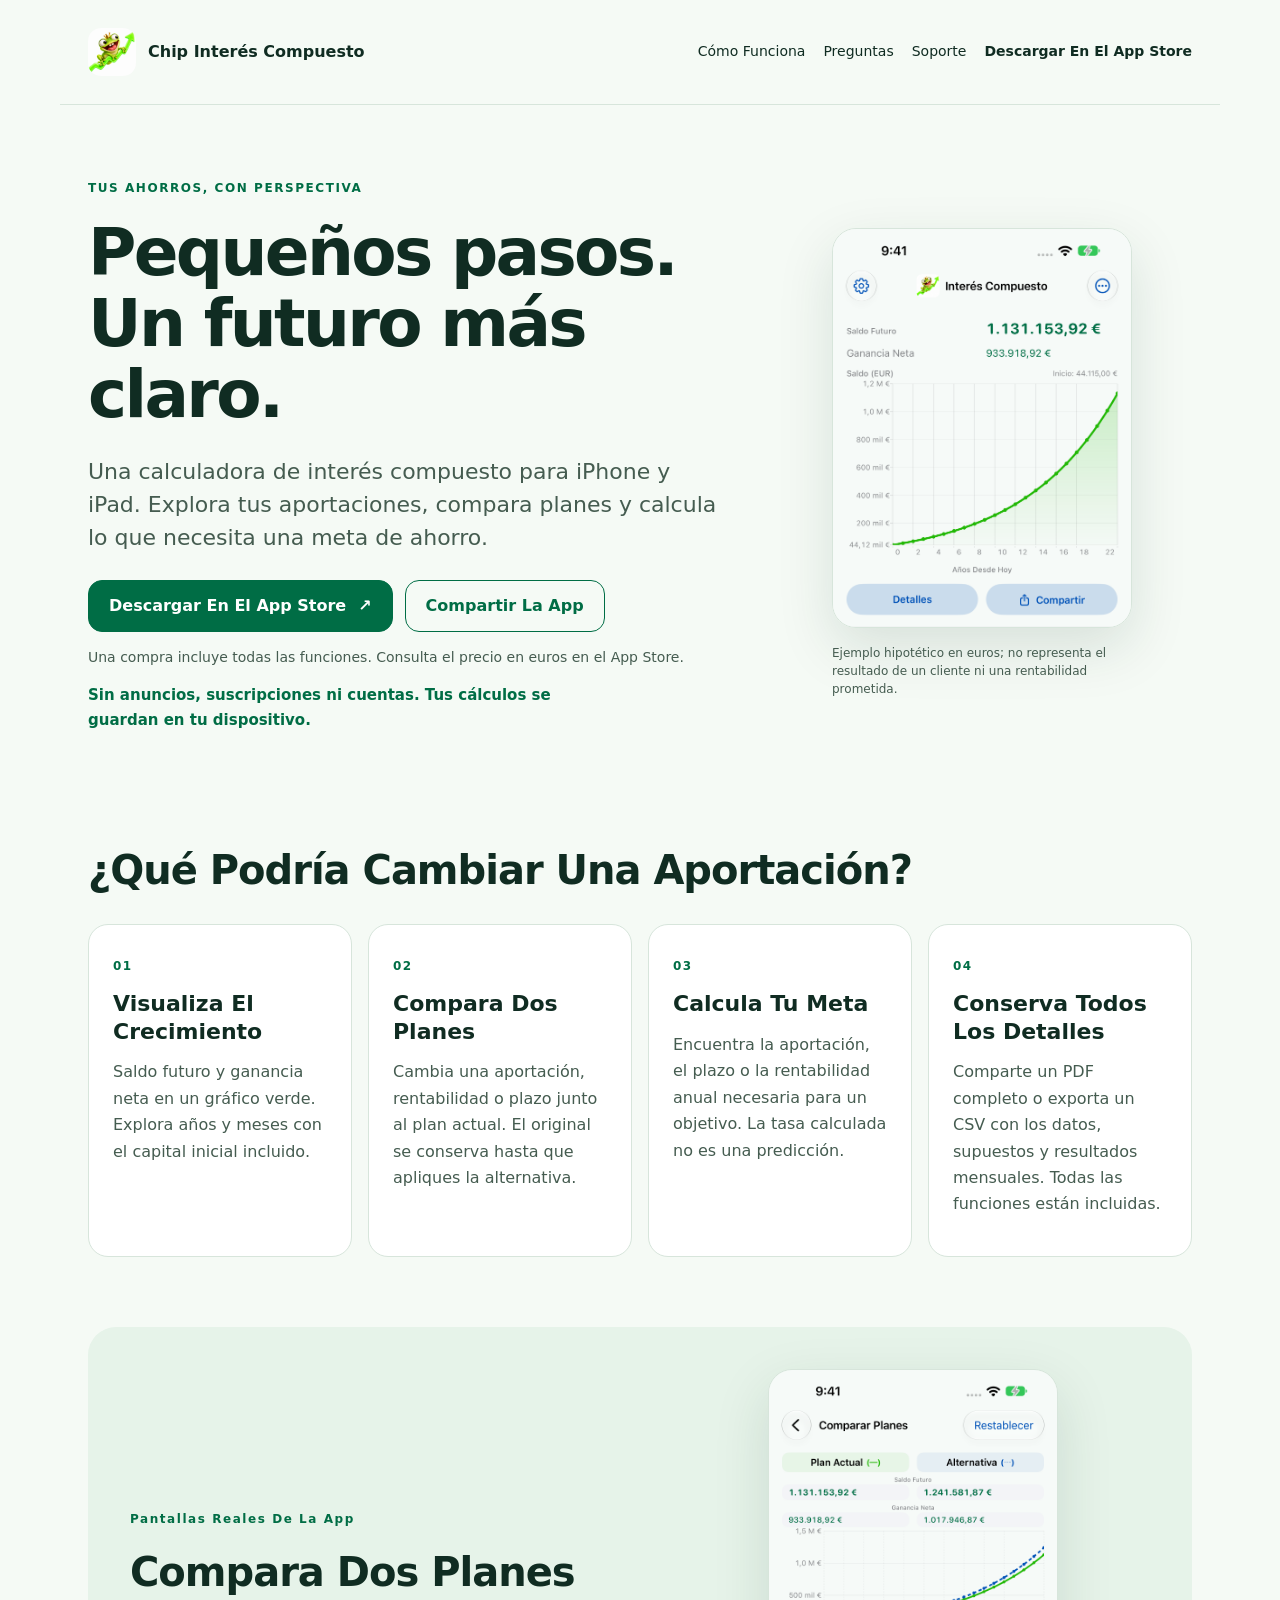
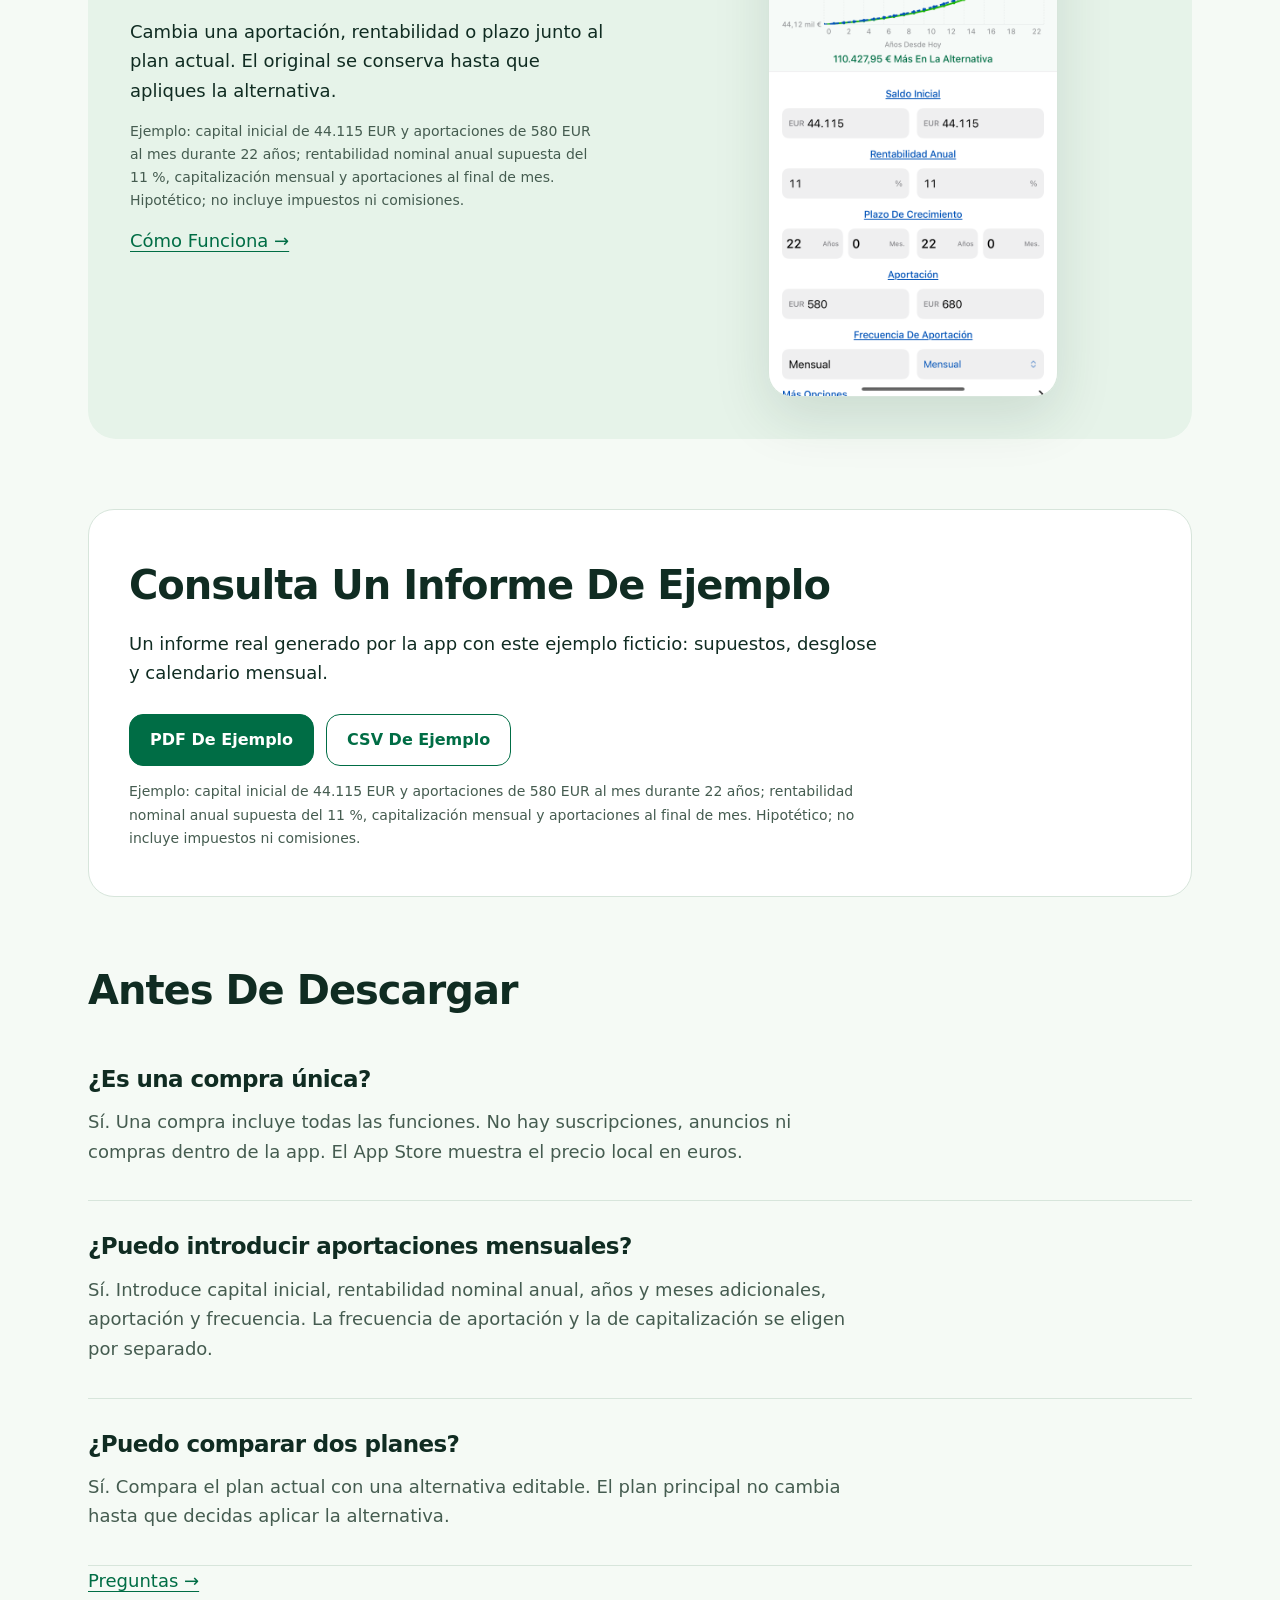
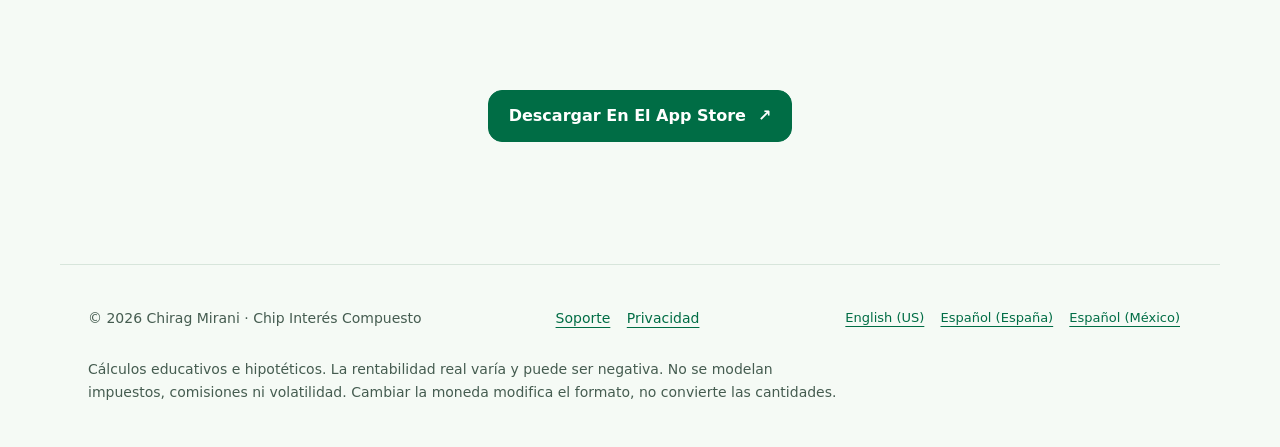
==== es-ES/index.html @ 5c24b19e "Improve localized product marketing and search discovery" ====
<!doctype html><html lang="es-ES"><head><meta charset="utf-8"><meta name="viewport" content="width=device-width,initial-scale=1"><title>Calculadora de interés compuesto para iPhone y iPad | Chip</title><meta name="description" content="Visualiza tus ahorros, compara dos planes y calcula la aportación o el plazo para una meta. Informes PDF y CSV, sin anuncios ni suscripciones."><link rel="canonical" href="https://chiragmirani.github.io/chip-compound-calculator/es-ES/"><link rel="alternate" hreflang="en-US" href="https://chiragmirani.github.io/chip-compound-calculator/"><link rel="alternate" hreflang="es-ES" href="https://chiragmirani.github.io/chip-compound-calculator/es-ES/"><link rel="alternate" hreflang="es-MX" href="https://chiragmirani.github.io/chip-compound-calculator/es-MX/"><link rel="alternate" hreflang="x-default" href="https://chiragmirani.github.io/chip-compound-calculator/"><meta name="apple-itunes-app" content="app-id=6822411872"><meta name="theme-color" content="#103b2a"><meta property="og:type" content="website"><meta property="og:title" content="Calculadora de interés compuesto para iPhone y iPad | Chip"><meta property="og:description" content="Visualiza tus ahorros, compara dos planes y calcula la aportación o el plazo para una meta. Informes PDF y CSV, sin anuncios ni suscripciones."><meta property="og:url" content="https://chiragmirani.github.io/chip-compound-calculator/es-ES/"><meta property="og:image" content="https://chiragmirani.github.io/chip-compound-calculator/icon.png"><meta property="og:image:alt" content="Chip mascot"><meta name="twitter:card" content="summary"><link rel="icon" href="https://chiragmirani.github.io/chip-compound-calculator/icon.png"><link rel="stylesheet" href="https://chiragmirani.github.io/chip-compound-calculator/styles.css"><script type="application/ld+json">{"@context": "https://schema.org", "@type": "SoftwareApplication", "@id": "https://chiragmirani.github.io/chip-compound-calculator/#app", "name": "Chip Interés Compuesto", "applicationCategory": "FinanceApplication", "operatingSystem": "iOS, iPadOS", "url": "https://chiragmirani.github.io/chip-compound-calculator/es-ES/", "downloadUrl": "https://apps.apple.com/app/id6822411872", "installUrl": "https://apps.apple.com/app/id6822411872", "softwareVersion": "1.0", "description": "Visualiza tus ahorros, compara dos planes y calcula la aportación o el plazo para una meta. Informes PDF y CSV, sin anuncios ni suscripciones.", "image": "https://chiragmirani.github.io/chip-compound-calculator/icon.png", "author": {"@type": "Person", "name": "Chirag Mirani"}, "inLanguage": "es-ES", "offers": {"@type": "Offer", "url": "https://apps.apple.com/app/id6822411872", "price": "2.99", "priceCurrency": "EUR", "eligibleRegion": "ES"}}</script></head><body><a class="skip" href="#main">Ir al contenido</a><header><a class="brand" href="https://chiragmirani.github.io/chip-compound-calculator/es-ES/"><img src="https://chiragmirani.github.io/chip-compound-calculator/icon.png" width="48" height="48" alt=""><span>Chip Interés Compuesto</span></a><nav aria-label="Navegación principal"><a href="https://chiragmirani.github.io/chip-compound-calculator/es-ES/how-it-works.html">Cómo Funciona</a><a href="https://chiragmirani.github.io/chip-compound-calculator/es-ES/faq.html">Preguntas</a><a href="https://chiragmirani.github.io/chip-compound-calculator/es-ES/support.html">Soporte</a><a class="nav-download" href="https://apps.apple.com/app/id6822411872">Descargar En El App Store</a></nav></header><main id="main"><section class="hero"><div><p class="eyebrow">TUS AHORROS, CON PERSPECTIVA</p><h1>Pequeños pasos.<br>Un futuro más claro.</h1><p class="lead">Una calculadora de interés compuesto para iPhone y iPad. Explora tus aportaciones, compara planes y calcula lo que necesita una meta de ahorro.</p><div class="actions"><a class="button" href="https://apps.apple.com/app/id6822411872">Descargar En El App Store <span aria-hidden="true">↗</span></a><button class="secondary share-app" data-label="Compartir La App" data-done="Enlace Copiado">Compartir La App</button></div><p class="fine">Una compra incluye todas las funciones. Consulta el precio en euros en el App Store.</p><p class="trust">Sin anuncios, suscripciones ni cuentas. Tus cálculos se guardan en tu dispositivo.</p></div><figure class="hero-proof"><img src="https://chiragmirani.github.io/chip-compound-calculator/assets/es-ES-growth.png" width="1320" height="2868" alt="Saldo futuro y ganancia neta" fetchpriority="high"><figcaption>Ejemplo hipotético en euros; no representa el resultado de un cliente ni una rentabilidad prometida.</figcaption></figure></section><section><h2>¿Qué Podría Cambiar Una Aportación?</h2><div class="grid"><article class="card"><span class="number">01</span><h3>Visualiza El Crecimiento</h3><p>Saldo futuro y ganancia neta en un gráfico verde. Explora años y meses con el capital inicial incluido.</p></article><article class="card"><span class="number">02</span><h3>Compara Dos Planes</h3><p>Cambia una aportación, rentabilidad o plazo junto al plan actual. El original se conserva hasta que apliques la alternativa.</p></article><article class="card"><span class="number">03</span><h3>Calcula Tu Meta</h3><p>Encuentra la aportación, el plazo o la rentabilidad anual necesaria para un objetivo. La tasa calculada no es una predicción.</p></article><article class="card"><span class="number">04</span><h3>Conserva Todos Los Detalles</h3><p>Comparte un PDF completo o exporta un CSV con los datos, supuestos y resultados mensuales. Todas las funciones están incluidas.</p></article></div></section><section class="proof-row"><div><p class="eyebrow">Pantallas Reales De La App</p><h2>Compara Dos Planes</h2><p>Cambia una aportación, rentabilidad o plazo junto al plan actual. El original se conserva hasta que apliques la alternativa.</p><p class="fine">Ejemplo: capital inicial de 44.115 EUR y aportaciones de 580 EUR al mes durante 22 años; rentabilidad nominal anual supuesta del 11 %, capitalización mensual y aportaciones al final de mes. Hipotético; no incluye impuestos ni comisiones.</p><a href="how-it-works.html">Cómo Funciona →</a></div><figure><img src="https://chiragmirani.github.io/chip-compound-calculator/assets/es-ES-compare.png" width="1320" height="2868" loading="lazy" alt="Plan actual junto a una alternativa editable"></figure></section><section class="sample"><h2>Consulta Un Informe De Ejemplo</h2><p>Un informe real generado por la app con este ejemplo ficticio: supuestos, desglose y calendario mensual.</p><div class="actions"><a class="button" href="https://chiragmirani.github.io/chip-compound-calculator/assets/es-ES-sample.pdf">PDF De Ejemplo</a><a class="secondary" href="https://chiragmirani.github.io/chip-compound-calculator/assets/es-ES-sample.csv" download>CSV De Ejemplo</a></div><p class="fine">Ejemplo: capital inicial de 44.115 EUR y aportaciones de 580 EUR al mes durante 22 años; rentabilidad nominal anual supuesta del 11 %, capitalización mensual y aportaciones al final de mes. Hipotético; no incluye impuestos ni comisiones.</p></section><section><h2>Antes De Descargar</h2><section class="answer"><h2>¿Es una compra única?</h2><p>Sí. Una compra incluye todas las funciones. No hay suscripciones, anuncios ni compras dentro de la app. El App Store muestra el precio local en euros.</p></section><section class="answer"><h2>¿Puedo introducir aportaciones mensuales?</h2><p>Sí. Introduce capital inicial, rentabilidad nominal anual, años y meses adicionales, aportación y frecuencia. La frecuencia de aportación y la de capitalización se eligen por separado.</p></section><section class="answer"><h2>¿Puedo comparar dos planes?</h2><p>Sí. Compara el plan actual con una alternativa editable. El plan principal no cambia hasta que decidas aplicar la alternativa.</p></section><a href="faq.html">Preguntas →</a></section><section class="closing"><a class="button" href="https://apps.apple.com/app/id6822411872">Descargar En El App Store <span aria-hidden="true">↗</span></a></section></main><footer><div class="footer-grid"><p>© 2026 Chirag Mirani · Chip Interés Compuesto</p><p><a href="https://chiragmirani.github.io/chip-compound-calculator/es-ES/support.html">Soporte</a> <a href="https://chiragmirani.github.io/chip-compound-calculator/es-ES/privacy.html">Privacidad</a> </p><p class="languages"><a lang="en-US" href="https://chiragmirani.github.io/chip-compound-calculator/">English (US)</a> <a lang="es-ES" href="https://chiragmirani.github.io/chip-compound-calculator/es-ES/">Español (España)</a> <a lang="es-MX" href="https://chiragmirani.github.io/chip-compound-calculator/es-MX/">Español (México)</a> </p></div><p class="fine">Cálculos educativos e hipotéticos. La rentabilidad real varía y puede ser negativa. No se modelan impuestos, comisiones ni volatilidad. Cambiar la moneda modifica el formato, no convierte las cantidades.</p></footer><script src="https://chiragmirani.github.io/chip-compound-calculator/share.js" defer></script></body></html>
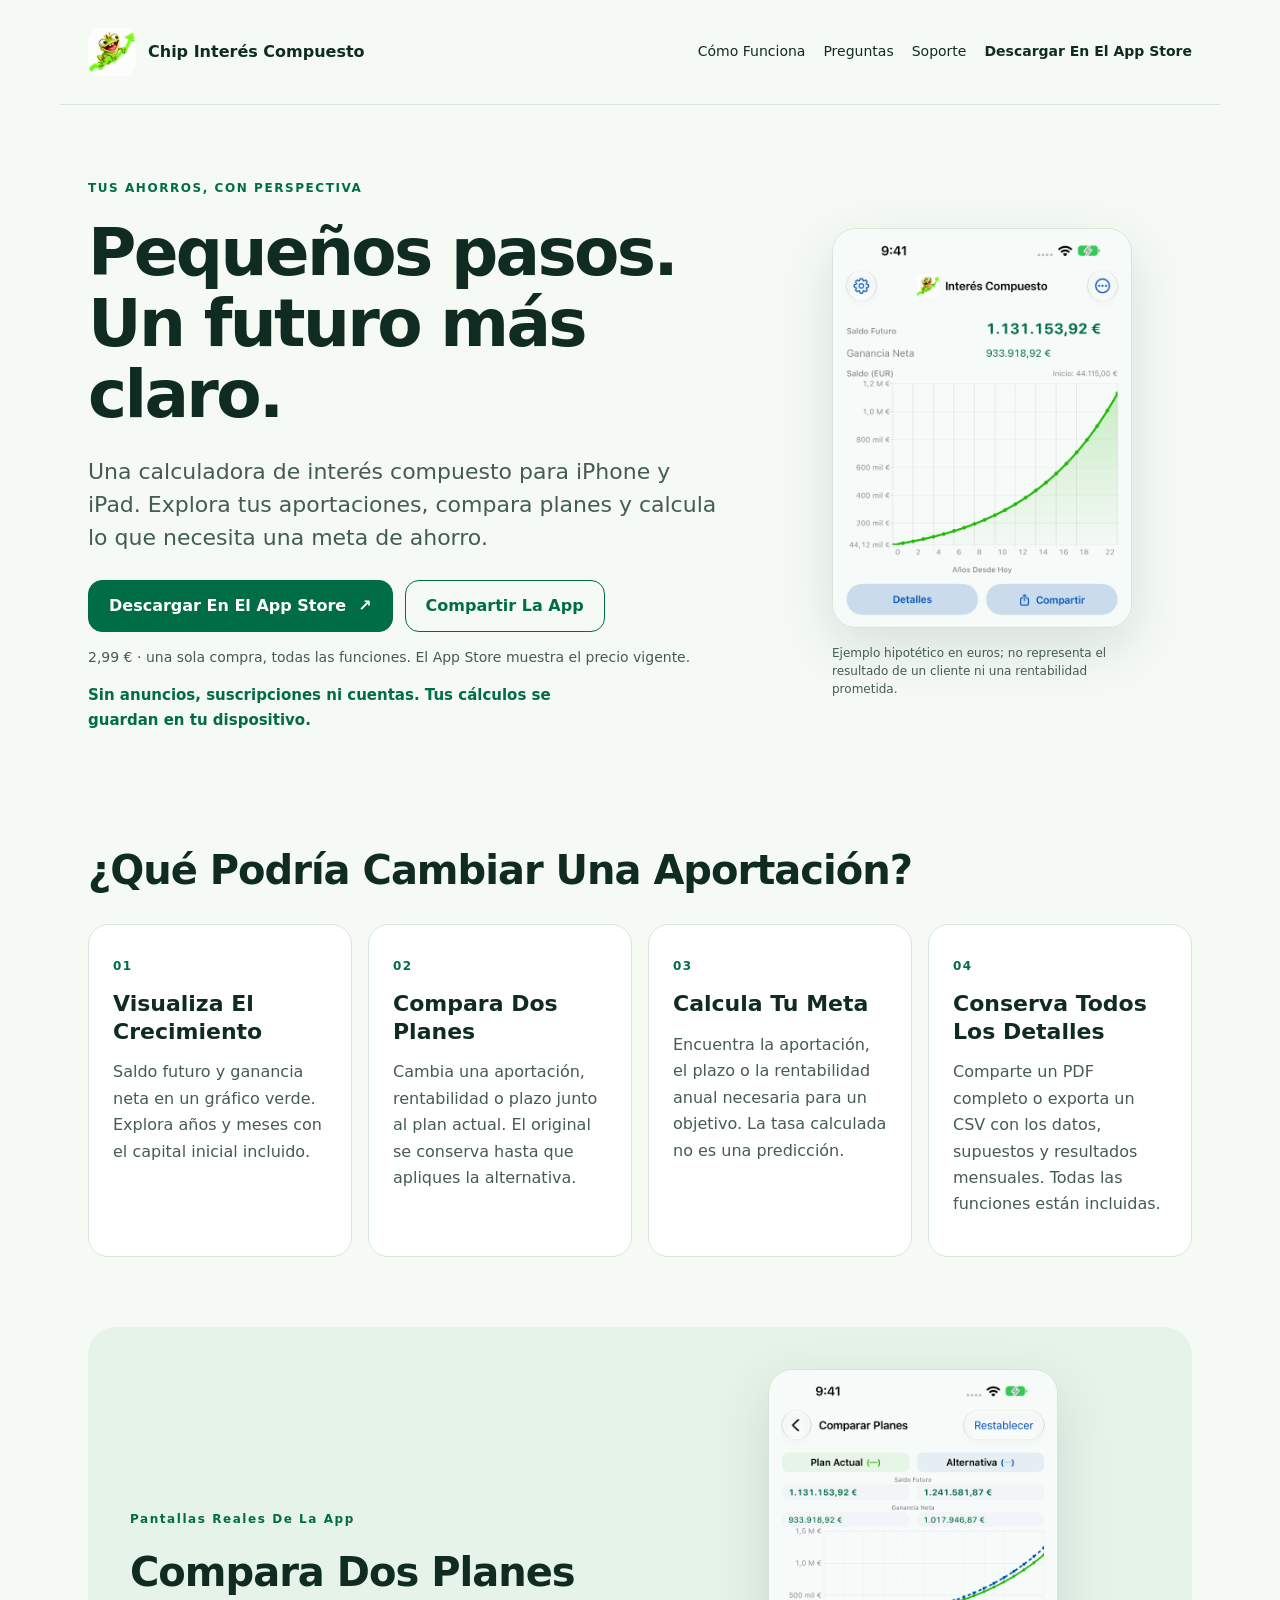
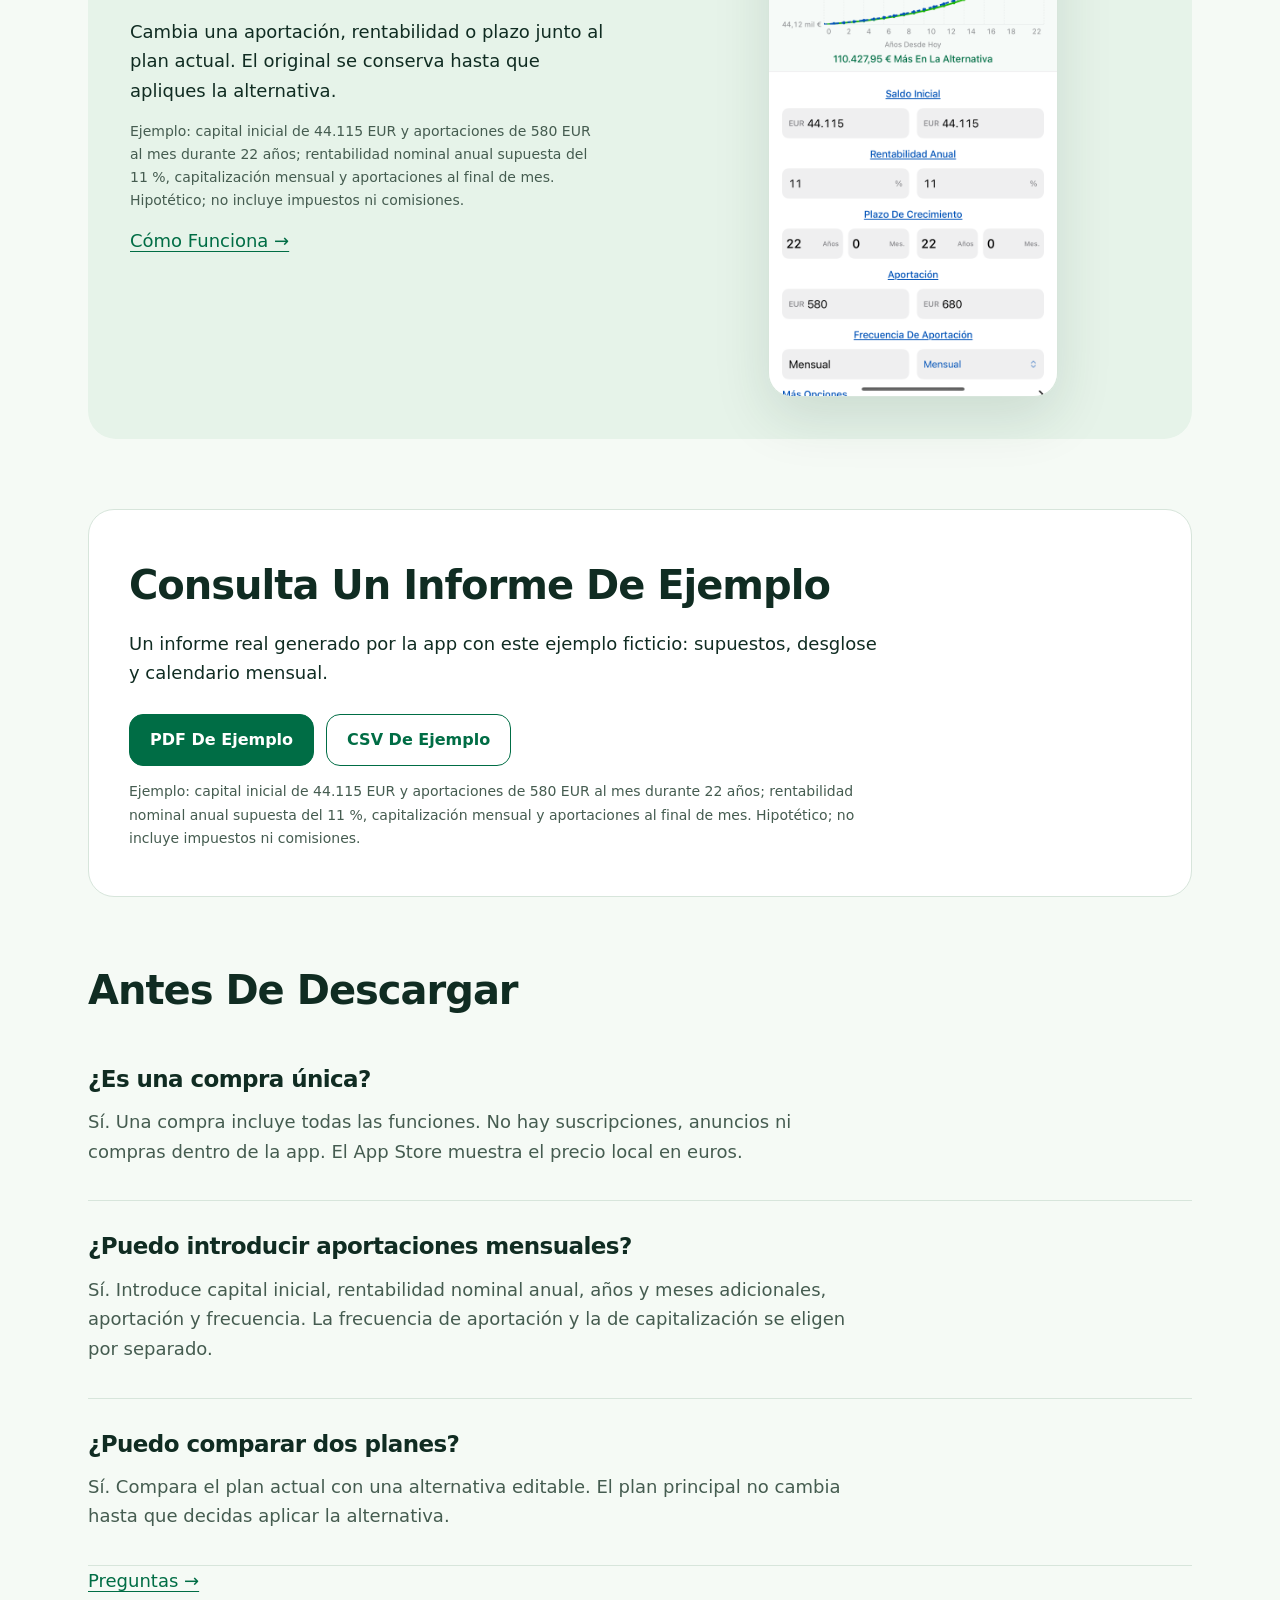
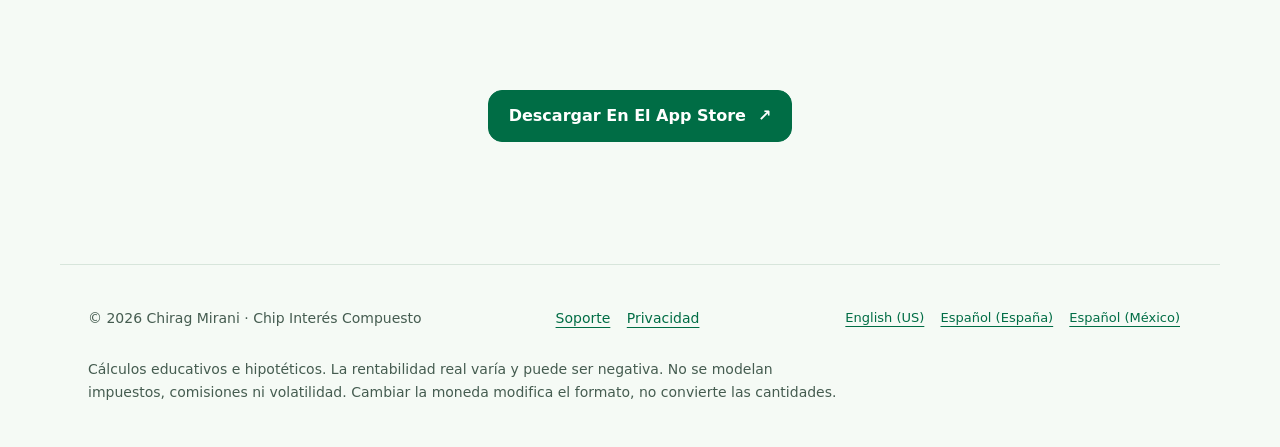
==== commit cd241474: "Show verified local prices and refresh stylesheet cache" ====
--- a/es-ES/index.html
+++ b/es-ES/index.html
@@ -1 +1 @@
-<!doctype html><html lang="es-ES"><head><meta charset="utf-8"><meta name="viewport" content="width=device-width,initial-scale=1"><title>Calculadora de interés compuesto para iPhone y iPad | Chip</title><meta name="description" content="Visualiza tus ahorros, compara dos planes y calcula la aportación o el plazo para una meta. Informes PDF y CSV, sin anuncios ni suscripciones."><link rel="canonical" href="https://chiragmirani.github.io/chip-compound-calculator/es-ES/"><link rel="alternate" hreflang="en-US" href="https://chiragmirani.github.io/chip-compound-calculator/"><link rel="alternate" hreflang="es-ES" href="https://chiragmirani.github.io/chip-compound-calculator/es-ES/"><link rel="alternate" hreflang="es-MX" href="https://chiragmirani.github.io/chip-compound-calculator/es-MX/"><link rel="alternate" hreflang="x-default" href="https://chiragmirani.github.io/chip-compound-calculator/"><meta name="apple-itunes-app" content="app-id=6822411872"><meta name="theme-color" content="#103b2a"><meta property="og:type" content="website"><meta property="og:title" content="Calculadora de interés compuesto para iPhone y iPad | Chip"><meta property="og:description" content="Visualiza tus ahorros, compara dos planes y calcula la aportación o el plazo para una meta. Informes PDF y CSV, sin anuncios ni suscripciones."><meta property="og:url" content="https://chiragmirani.github.io/chip-compound-calculator/es-ES/"><meta property="og:image" content="https://chiragmirani.github.io/chip-compound-calculator/icon.png"><meta property="og:image:alt" content="Chip mascot"><meta name="twitter:card" content="summary"><link rel="icon" href="https://chiragmirani.github.io/chip-compound-calculator/icon.png"><link rel="stylesheet" href="https://chiragmirani.github.io/chip-compound-calculator/styles.css"><script type="application/ld+json">{"@context": "https://schema.org", "@type": "SoftwareApplication", "@id": "https://chiragmirani.github.io/chip-compound-calculator/#app", "name": "Chip Interés Compuesto", "applicationCategory": "FinanceApplication", "operatingSystem": "iOS, iPadOS", "url": "https://chiragmirani.github.io/chip-compound-calculator/es-ES/", "downloadUrl": "https://apps.apple.com/app/id6822411872", "installUrl": "https://apps.apple.com/app/id6822411872", "softwareVersion": "1.0", "description": "Visualiza tus ahorros, compara dos planes y calcula la aportación o el plazo para una meta. Informes PDF y CSV, sin anuncios ni suscripciones.", "image": "https://chiragmirani.github.io/chip-compound-calculator/icon.png", "author": {"@type": "Person", "name": "Chirag Mirani"}, "inLanguage": "es-ES", "offers": {"@type": "Offer", "url": "https://apps.apple.com/app/id6822411872", "price": "2.99", "priceCurrency": "EUR", "eligibleRegion": "ES"}}</script></head><body><a class="skip" href="#main">Ir al contenido</a><header><a class="brand" href="https://chiragmirani.github.io/chip-compound-calculator/es-ES/"><img src="https://chiragmirani.github.io/chip-compound-calculator/icon.png" width="48" height="48" alt=""><span>Chip Interés Compuesto</span></a><nav aria-label="Navegación principal"><a href="https://chiragmirani.github.io/chip-compound-calculator/es-ES/how-it-works.html">Cómo Funciona</a><a href="https://chiragmirani.github.io/chip-compound-calculator/es-ES/faq.html">Preguntas</a><a href="https://chiragmirani.github.io/chip-compound-calculator/es-ES/support.html">Soporte</a><a class="nav-download" href="https://apps.apple.com/app/id6822411872">Descargar En El App Store</a></nav></header><main id="main"><section class="hero"><div><p class="eyebrow">TUS AHORROS, CON PERSPECTIVA</p><h1>Pequeños pasos.<br>Un futuro más claro.</h1><p class="lead">Una calculadora de interés compuesto para iPhone y iPad. Explora tus aportaciones, compara planes y calcula lo que necesita una meta de ahorro.</p><div class="actions"><a class="button" href="https://apps.apple.com/app/id6822411872">Descargar En El App Store <span aria-hidden="true">↗</span></a><button class="secondary share-app" data-label="Compartir La App" data-done="Enlace Copiado">Compartir La App</button></div><p class="fine">Una compra incluye todas las funciones. Consulta el precio en euros en el App Store.</p><p class="trust">Sin anuncios, suscripciones ni cuentas. Tus cálculos se guardan en tu dispositivo.</p></div><figure class="hero-proof"><img src="https://chiragmirani.github.io/chip-compound-calculator/assets/es-ES-growth.png" width="1320" height="2868" alt="Saldo futuro y ganancia neta" fetchpriority="high"><figcaption>Ejemplo hipotético en euros; no representa el resultado de un cliente ni una rentabilidad prometida.</figcaption></figure></section><section><h2>¿Qué Podría Cambiar Una Aportación?</h2><div class="grid"><article class="card"><span class="number">01</span><h3>Visualiza El Crecimiento</h3><p>Saldo futuro y ganancia neta en un gráfico verde. Explora años y meses con el capital inicial incluido.</p></article><article class="card"><span class="number">02</span><h3>Compara Dos Planes</h3><p>Cambia una aportación, rentabilidad o plazo junto al plan actual. El original se conserva hasta que apliques la alternativa.</p></article><article class="card"><span class="number">03</span><h3>Calcula Tu Meta</h3><p>Encuentra la aportación, el plazo o la rentabilidad anual necesaria para un objetivo. La tasa calculada no es una predicción.</p></article><article class="card"><span class="number">04</span><h3>Conserva Todos Los Detalles</h3><p>Comparte un PDF completo o exporta un CSV con los datos, supuestos y resultados mensuales. Todas las funciones están incluidas.</p></article></div></section><section class="proof-row"><div><p class="eyebrow">Pantallas Reales De La App</p><h2>Compara Dos Planes</h2><p>Cambia una aportación, rentabilidad o plazo junto al plan actual. El original se conserva hasta que apliques la alternativa.</p><p class="fine">Ejemplo: capital inicial de 44.115 EUR y aportaciones de 580 EUR al mes durante 22 años; rentabilidad nominal anual supuesta del 11 %, capitalización mensual y aportaciones al final de mes. Hipotético; no incluye impuestos ni comisiones.</p><a href="how-it-works.html">Cómo Funciona →</a></div><figure><img src="https://chiragmirani.github.io/chip-compound-calculator/assets/es-ES-compare.png" width="1320" height="2868" loading="lazy" alt="Plan actual junto a una alternativa editable"></figure></section><section class="sample"><h2>Consulta Un Informe De Ejemplo</h2><p>Un informe real generado por la app con este ejemplo ficticio: supuestos, desglose y calendario mensual.</p><div class="actions"><a class="button" href="https://chiragmirani.github.io/chip-compound-calculator/assets/es-ES-sample.pdf">PDF De Ejemplo</a><a class="secondary" href="https://chiragmirani.github.io/chip-compound-calculator/assets/es-ES-sample.csv" download>CSV De Ejemplo</a></div><p class="fine">Ejemplo: capital inicial de 44.115 EUR y aportaciones de 580 EUR al mes durante 22 años; rentabilidad nominal anual supuesta del 11 %, capitalización mensual y aportaciones al final de mes. Hipotético; no incluye impuestos ni comisiones.</p></section><section><h2>Antes De Descargar</h2><section class="answer"><h2>¿Es una compra única?</h2><p>Sí. Una compra incluye todas las funciones. No hay suscripciones, anuncios ni compras dentro de la app. El App Store muestra el precio local en euros.</p></section><section class="answer"><h2>¿Puedo introducir aportaciones mensuales?</h2><p>Sí. Introduce capital inicial, rentabilidad nominal anual, años y meses adicionales, aportación y frecuencia. La frecuencia de aportación y la de capitalización se eligen por separado.</p></section><section class="answer"><h2>¿Puedo comparar dos planes?</h2><p>Sí. Compara el plan actual con una alternativa editable. El plan principal no cambia hasta que decidas aplicar la alternativa.</p></section><a href="faq.html">Preguntas →</a></section><section class="closing"><a class="button" href="https://apps.apple.com/app/id6822411872">Descargar En El App Store <span aria-hidden="true">↗</span></a></section></main><footer><div class="footer-grid"><p>© 2026 Chirag Mirani · Chip Interés Compuesto</p><p><a href="https://chiragmirani.github.io/chip-compound-calculator/es-ES/support.html">Soporte</a> <a href="https://chiragmirani.github.io/chip-compound-calculator/es-ES/privacy.html">Privacidad</a> </p><p class="languages"><a lang="en-US" href="https://chiragmirani.github.io/chip-compound-calculator/">English (US)</a> <a lang="es-ES" href="https://chiragmirani.github.io/chip-compound-calculator/es-ES/">Español (España)</a> <a lang="es-MX" href="https://chiragmirani.github.io/chip-compound-calculator/es-MX/">Español (México)</a> </p></div><p class="fine">Cálculos educativos e hipotéticos. La rentabilidad real varía y puede ser negativa. No se modelan impuestos, comisiones ni volatilidad. Cambiar la moneda modifica el formato, no convierte las cantidades.</p></footer><script src="https://chiragmirani.github.io/chip-compound-calculator/share.js" defer></script></body></html>+<!doctype html><html lang="es-ES"><head><meta charset="utf-8"><meta name="viewport" content="width=device-width,initial-scale=1"><title>Calculadora de interés compuesto para iPhone y iPad | Chip</title><meta name="description" content="Visualiza tus ahorros, compara dos planes y calcula la aportación o el plazo para una meta. Informes PDF y CSV, sin anuncios ni suscripciones."><link rel="canonical" href="https://chiragmirani.github.io/chip-compound-calculator/es-ES/"><link rel="alternate" hreflang="en-US" href="https://chiragmirani.github.io/chip-compound-calculator/"><link rel="alternate" hreflang="es-ES" href="https://chiragmirani.github.io/chip-compound-calculator/es-ES/"><link rel="alternate" hreflang="es-MX" href="https://chiragmirani.github.io/chip-compound-calculator/es-MX/"><link rel="alternate" hreflang="x-default" href="https://chiragmirani.github.io/chip-compound-calculator/"><meta name="apple-itunes-app" content="app-id=6822411872"><meta name="theme-color" content="#103b2a"><meta property="og:type" content="website"><meta property="og:title" content="Calculadora de interés compuesto para iPhone y iPad | Chip"><meta property="og:description" content="Visualiza tus ahorros, compara dos planes y calcula la aportación o el plazo para una meta. Informes PDF y CSV, sin anuncios ni suscripciones."><meta property="og:url" content="https://chiragmirani.github.io/chip-compound-calculator/es-ES/"><meta property="og:image" content="https://chiragmirani.github.io/chip-compound-calculator/icon.png"><meta property="og:image:alt" content="Chip mascot"><meta name="twitter:card" content="summary"><link rel="icon" href="https://chiragmirani.github.io/chip-compound-calculator/icon.png"><link rel="stylesheet" href="https://chiragmirani.github.io/chip-compound-calculator/styles.css?v=marketing-20261014"><script type="application/ld+json">{"@context": "https://schema.org", "@type": "SoftwareApplication", "@id": "https://chiragmirani.github.io/chip-compound-calculator/#app", "name": "Chip Interés Compuesto", "applicationCategory": "FinanceApplication", "operatingSystem": "iOS, iPadOS", "url": "https://chiragmirani.github.io/chip-compound-calculator/es-ES/", "downloadUrl": "https://apps.apple.com/app/id6822411872", "installUrl": "https://apps.apple.com/app/id6822411872", "softwareVersion": "1.0", "description": "Visualiza tus ahorros, compara dos planes y calcula la aportación o el plazo para una meta. Informes PDF y CSV, sin anuncios ni suscripciones.", "image": "https://chiragmirani.github.io/chip-compound-calculator/icon.png", "author": {"@type": "Person", "name": "Chirag Mirani"}, "inLanguage": "es-ES", "offers": {"@type": "Offer", "url": "https://apps.apple.com/app/id6822411872", "price": "2.99", "priceCurrency": "EUR", "eligibleRegion": "ES"}}</script></head><body><a class="skip" href="#main">Ir al contenido</a><header><a class="brand" href="https://chiragmirani.github.io/chip-compound-calculator/es-ES/"><img src="https://chiragmirani.github.io/chip-compound-calculator/icon.png" width="48" height="48" alt=""><span>Chip Interés Compuesto</span></a><nav aria-label="Navegación principal"><a href="https://chiragmirani.github.io/chip-compound-calculator/es-ES/how-it-works.html">Cómo Funciona</a><a href="https://chiragmirani.github.io/chip-compound-calculator/es-ES/faq.html">Preguntas</a><a href="https://chiragmirani.github.io/chip-compound-calculator/es-ES/support.html">Soporte</a><a class="nav-download" href="https://apps.apple.com/app/id6822411872">Descargar En El App Store</a></nav></header><main id="main"><section class="hero"><div><p class="eyebrow">TUS AHORROS, CON PERSPECTIVA</p><h1>Pequeños pasos.<br>Un futuro más claro.</h1><p class="lead">Una calculadora de interés compuesto para iPhone y iPad. Explora tus aportaciones, compara planes y calcula lo que necesita una meta de ahorro.</p><div class="actions"><a class="button" href="https://apps.apple.com/app/id6822411872">Descargar En El App Store <span aria-hidden="true">↗</span></a><button class="secondary share-app" data-label="Compartir La App" data-done="Enlace Copiado">Compartir La App</button></div><p class="fine">2,99 € · una sola compra, todas las funciones. El App Store muestra el precio vigente.</p><p class="trust">Sin anuncios, suscripciones ni cuentas. Tus cálculos se guardan en tu dispositivo.</p></div><figure class="hero-proof"><img src="https://chiragmirani.github.io/chip-compound-calculator/assets/es-ES-growth.png" width="1320" height="2868" alt="Saldo futuro y ganancia neta" fetchpriority="high"><figcaption>Ejemplo hipotético en euros; no representa el resultado de un cliente ni una rentabilidad prometida.</figcaption></figure></section><section><h2>¿Qué Podría Cambiar Una Aportación?</h2><div class="grid"><article class="card"><span class="number">01</span><h3>Visualiza El Crecimiento</h3><p>Saldo futuro y ganancia neta en un gráfico verde. Explora años y meses con el capital inicial incluido.</p></article><article class="card"><span class="number">02</span><h3>Compara Dos Planes</h3><p>Cambia una aportación, rentabilidad o plazo junto al plan actual. El original se conserva hasta que apliques la alternativa.</p></article><article class="card"><span class="number">03</span><h3>Calcula Tu Meta</h3><p>Encuentra la aportación, el plazo o la rentabilidad anual necesaria para un objetivo. La tasa calculada no es una predicción.</p></article><article class="card"><span class="number">04</span><h3>Conserva Todos Los Detalles</h3><p>Comparte un PDF completo o exporta un CSV con los datos, supuestos y resultados mensuales. Todas las funciones están incluidas.</p></article></div></section><section class="proof-row"><div><p class="eyebrow">Pantallas Reales De La App</p><h2>Compara Dos Planes</h2><p>Cambia una aportación, rentabilidad o plazo junto al plan actual. El original se conserva hasta que apliques la alternativa.</p><p class="fine">Ejemplo: capital inicial de 44.115 EUR y aportaciones de 580 EUR al mes durante 22 años; rentabilidad nominal anual supuesta del 11 %, capitalización mensual y aportaciones al final de mes. Hipotético; no incluye impuestos ni comisiones.</p><a href="how-it-works.html">Cómo Funciona →</a></div><figure><img src="https://chiragmirani.github.io/chip-compound-calculator/assets/es-ES-compare.png" width="1320" height="2868" loading="lazy" alt="Plan actual junto a una alternativa editable"></figure></section><section class="sample"><h2>Consulta Un Informe De Ejemplo</h2><p>Un informe real generado por la app con este ejemplo ficticio: supuestos, desglose y calendario mensual.</p><div class="actions"><a class="button" href="https://chiragmirani.github.io/chip-compound-calculator/assets/es-ES-sample.pdf">PDF De Ejemplo</a><a class="secondary" href="https://chiragmirani.github.io/chip-compound-calculator/assets/es-ES-sample.csv" download>CSV De Ejemplo</a></div><p class="fine">Ejemplo: capital inicial de 44.115 EUR y aportaciones de 580 EUR al mes durante 22 años; rentabilidad nominal anual supuesta del 11 %, capitalización mensual y aportaciones al final de mes. Hipotético; no incluye impuestos ni comisiones.</p></section><section><h2>Antes De Descargar</h2><section class="answer"><h2>¿Es una compra única?</h2><p>Sí. Una compra incluye todas las funciones. No hay suscripciones, anuncios ni compras dentro de la app. El App Store muestra el precio local en euros.</p></section><section class="answer"><h2>¿Puedo introducir aportaciones mensuales?</h2><p>Sí. Introduce capital inicial, rentabilidad nominal anual, años y meses adicionales, aportación y frecuencia. La frecuencia de aportación y la de capitalización se eligen por separado.</p></section><section class="answer"><h2>¿Puedo comparar dos planes?</h2><p>Sí. Compara el plan actual con una alternativa editable. El plan principal no cambia hasta que decidas aplicar la alternativa.</p></section><a href="faq.html">Preguntas →</a></section><section class="closing"><a class="button" href="https://apps.apple.com/app/id6822411872">Descargar En El App Store <span aria-hidden="true">↗</span></a></section></main><footer><div class="footer-grid"><p>© 2026 Chirag Mirani · Chip Interés Compuesto</p><p><a href="https://chiragmirani.github.io/chip-compound-calculator/es-ES/support.html">Soporte</a> <a href="https://chiragmirani.github.io/chip-compound-calculator/es-ES/privacy.html">Privacidad</a> </p><p class="languages"><a lang="en-US" href="https://chiragmirani.github.io/chip-compound-calculator/">English (US)</a> <a lang="es-ES" href="https://chiragmirani.github.io/chip-compound-calculator/es-ES/">Español (España)</a> <a lang="es-MX" href="https://chiragmirani.github.io/chip-compound-calculator/es-MX/">Español (México)</a> </p></div><p class="fine">Cálculos educativos e hipotéticos. La rentabilidad real varía y puede ser negativa. No se modelan impuestos, comisiones ni volatilidad. Cambiar la moneda modifica el formato, no convierte las cantidades.</p></footer><script src="https://chiragmirani.github.io/chip-compound-calculator/share.js?v=marketing-20261014" defer></script></body></html>
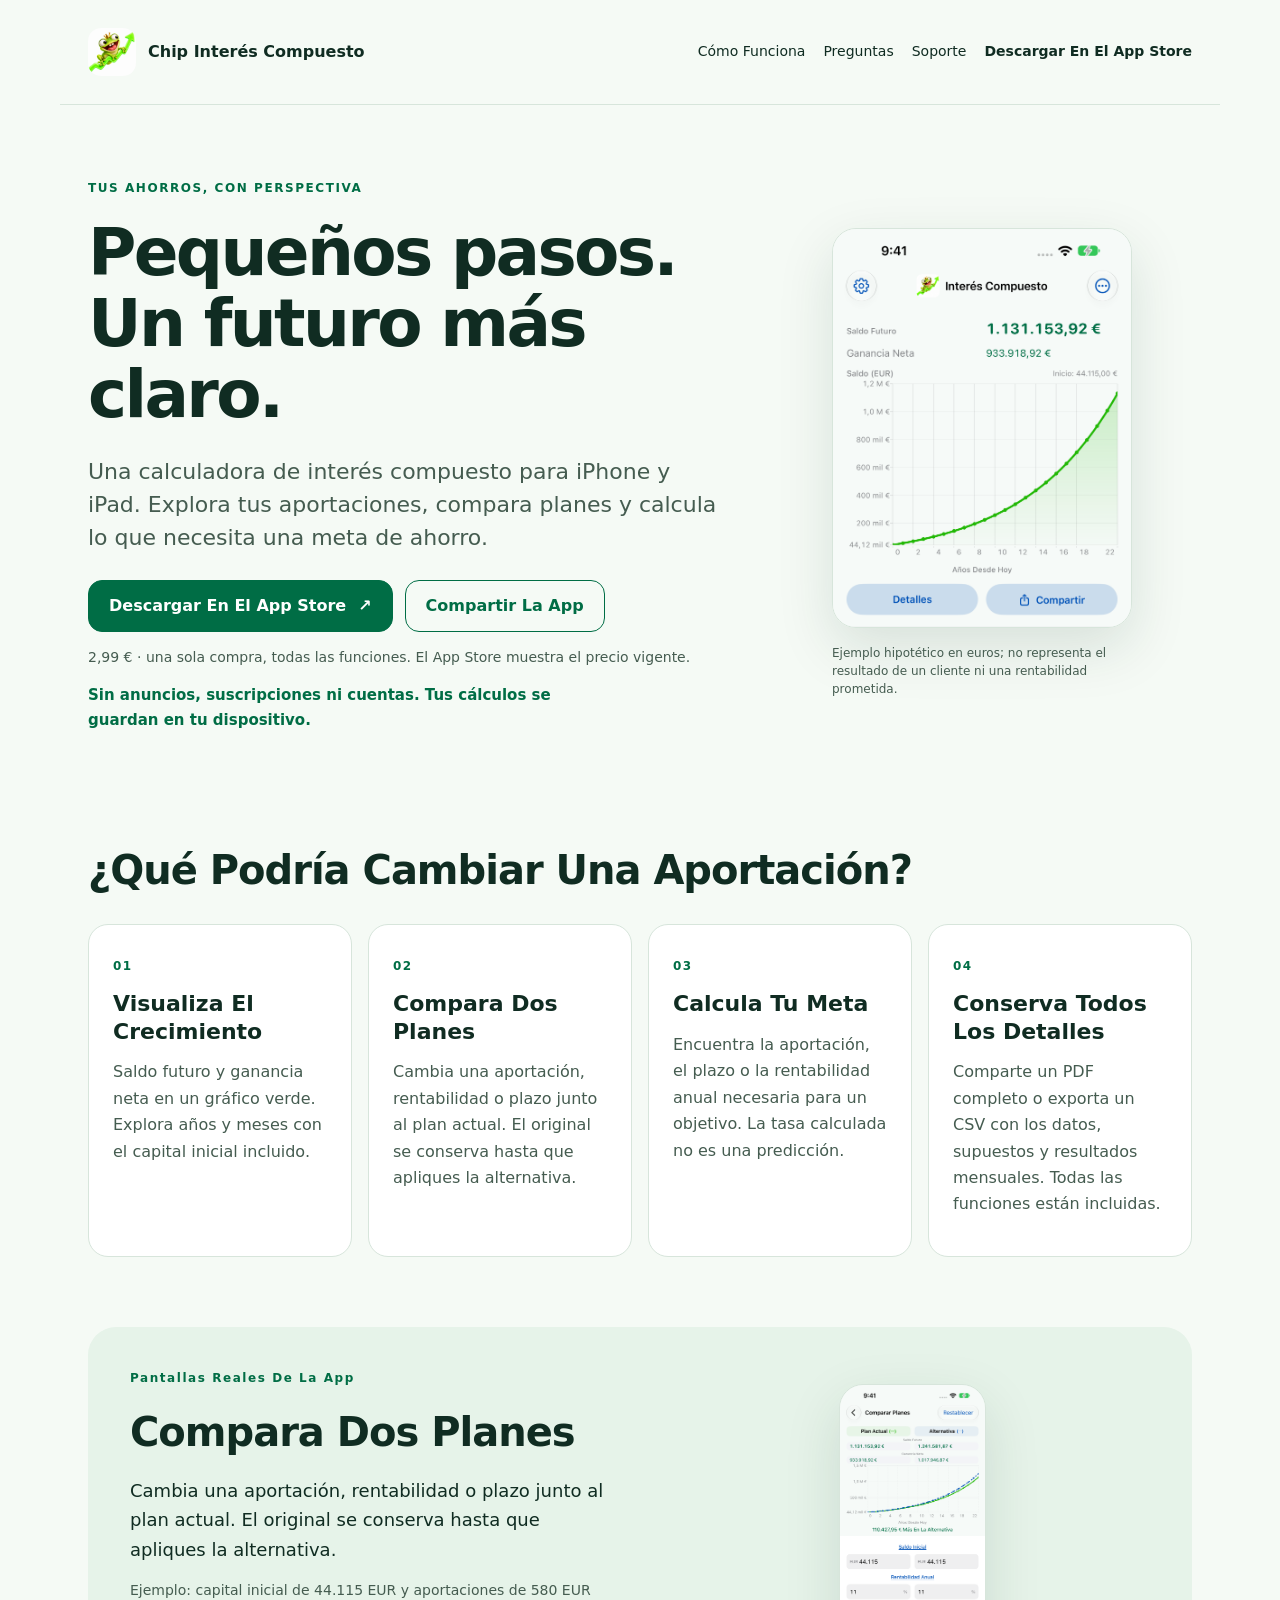
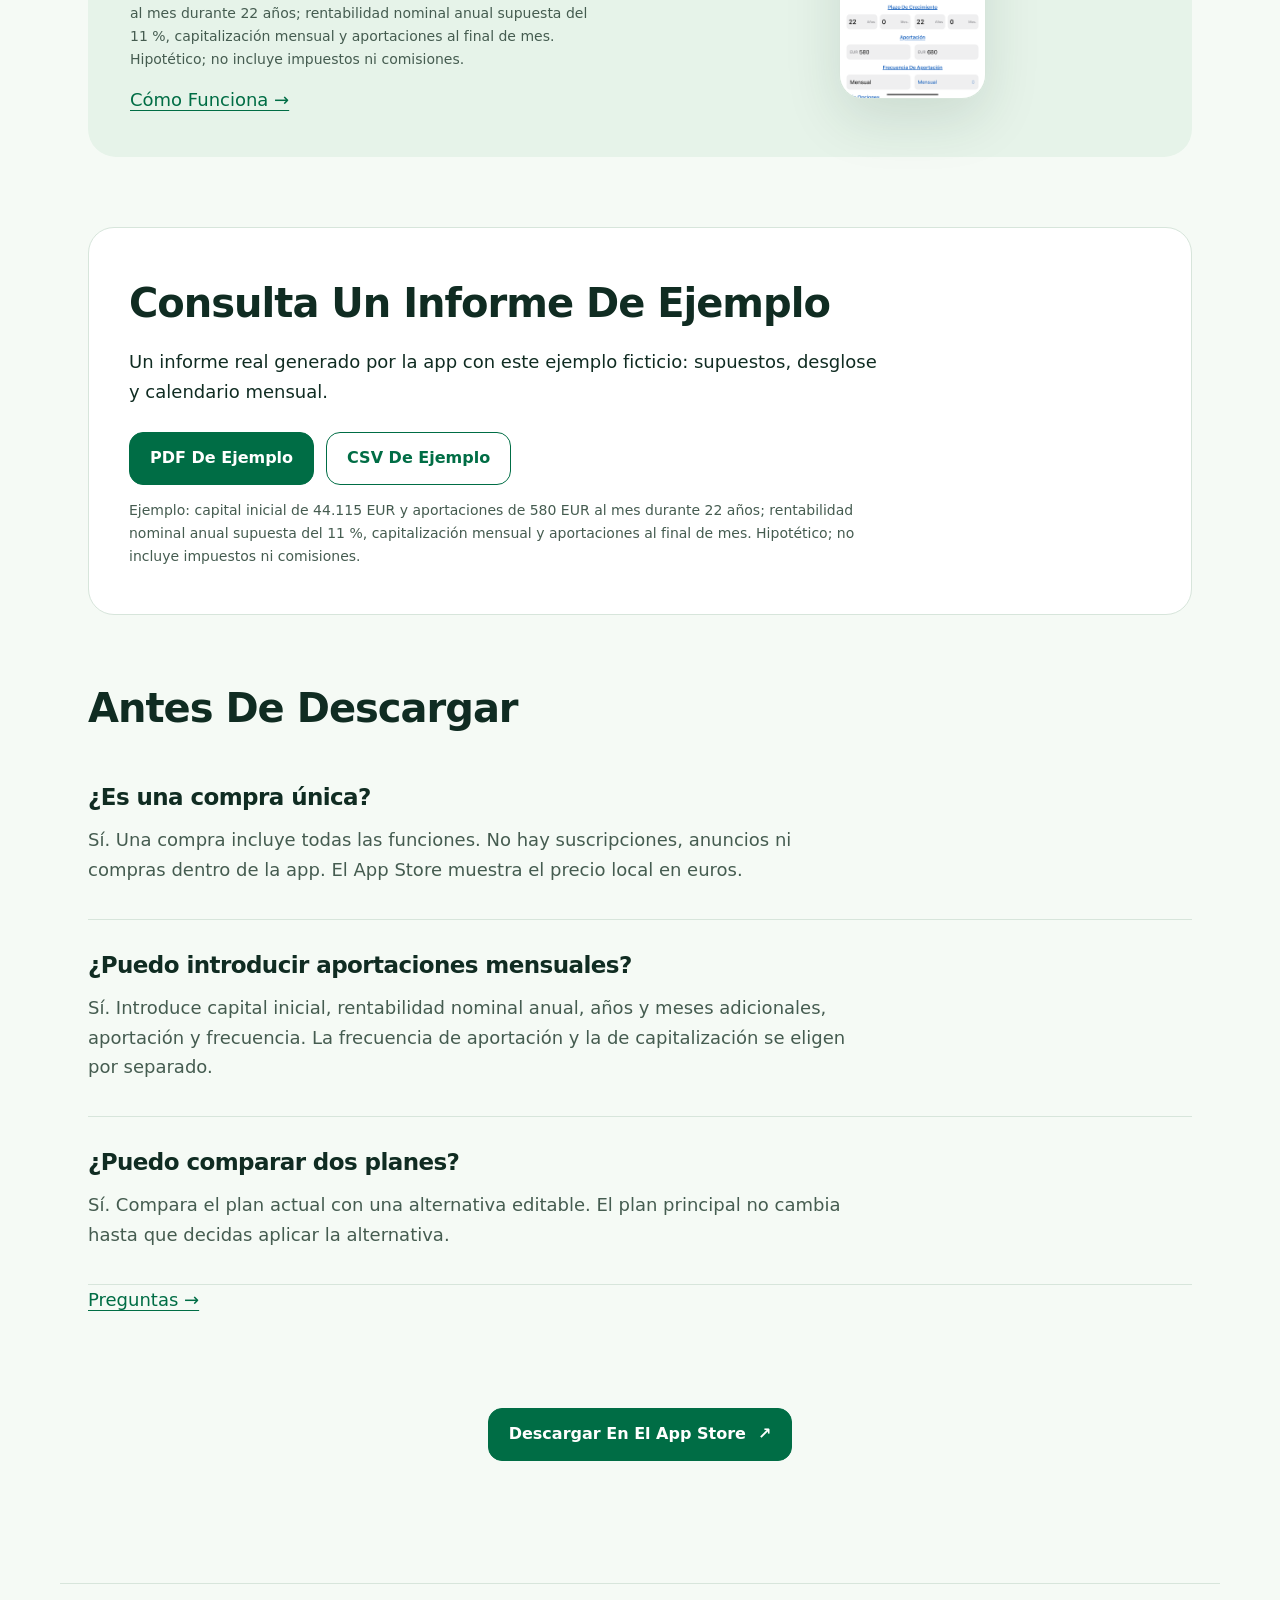
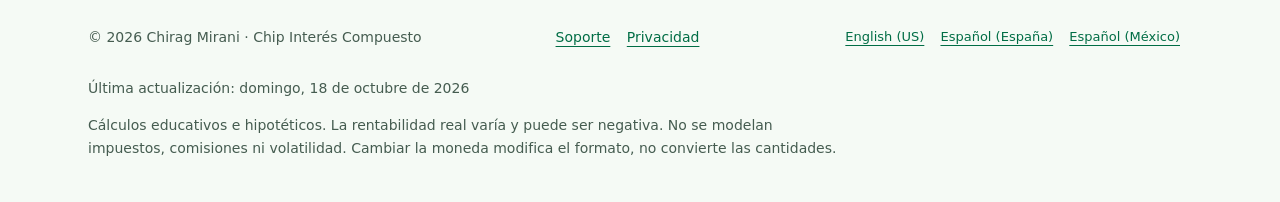
==== commit c061ae3d: "Rename to Compound Interest Calculators; add FAQPage JSON-LD, last-updated dates, sitemap lastmod - " ====
--- a/es-ES/index.html
+++ b/es-ES/index.html
@@ -1 +1 @@
-<!doctype html><html lang="es-ES"><head><meta charset="utf-8"><meta name="viewport" content="width=device-width,initial-scale=1"><title>Calculadora de interés compuesto para iPhone y iPad | Chip</title><meta name="description" content="Visualiza tus ahorros, compara dos planes y calcula la aportación o el plazo para una meta. Informes PDF y CSV, sin anuncios ni suscripciones."><link rel="canonical" href="https://chiragmirani.github.io/chip-compound-calculator/es-ES/"><link rel="alternate" hreflang="en-US" href="https://chiragmirani.github.io/chip-compound-calculator/"><link rel="alternate" hreflang="es-ES" href="https://chiragmirani.github.io/chip-compound-calculator/es-ES/"><link rel="alternate" hreflang="es-MX" href="https://chiragmirani.github.io/chip-compound-calculator/es-MX/"><link rel="alternate" hreflang="x-default" href="https://chiragmirani.github.io/chip-compound-calculator/"><meta name="apple-itunes-app" content="app-id=6822411872"><meta name="theme-color" content="#103b2a"><meta property="og:type" content="website"><meta property="og:title" content="Calculadora de interés compuesto para iPhone y iPad | Chip"><meta property="og:description" content="Visualiza tus ahorros, compara dos planes y calcula la aportación o el plazo para una meta. Informes PDF y CSV, sin anuncios ni suscripciones."><meta property="og:url" content="https://chiragmirani.github.io/chip-compound-calculator/es-ES/"><meta property="og:image" content="https://chiragmirani.github.io/chip-compound-calculator/icon.png"><meta property="og:image:alt" content="Chip mascot"><meta name="twitter:card" content="summary"><link rel="icon" href="https://chiragmirani.github.io/chip-compound-calculator/icon.png"><link rel="stylesheet" href="https://chiragmirani.github.io/chip-compound-calculator/styles.css?v=marketing-20261014"><script type="application/ld+json">{"@context": "https://schema.org", "@type": "SoftwareApplication", "@id": "https://chiragmirani.github.io/chip-compound-calculator/#app", "name": "Chip Interés Compuesto", "applicationCategory": "FinanceApplication", "operatingSystem": "iOS, iPadOS", "url": "https://chiragmirani.github.io/chip-compound-calculator/es-ES/", "downloadUrl": "https://apps.apple.com/app/id6822411872", "installUrl": "https://apps.apple.com/app/id6822411872", "softwareVersion": "1.0", "description": "Visualiza tus ahorros, compara dos planes y calcula la aportación o el plazo para una meta. Informes PDF y CSV, sin anuncios ni suscripciones.", "image": "https://chiragmirani.github.io/chip-compound-calculator/icon.png", "author": {"@type": "Person", "name": "Chirag Mirani"}, "inLanguage": "es-ES", "offers": {"@type": "Offer", "url": "https://apps.apple.com/app/id6822411872", "price": "2.99", "priceCurrency": "EUR", "eligibleRegion": "ES"}}</script></head><body><a class="skip" href="#main">Ir al contenido</a><header><a class="brand" href="https://chiragmirani.github.io/chip-compound-calculator/es-ES/"><img src="https://chiragmirani.github.io/chip-compound-calculator/icon.png" width="48" height="48" alt=""><span>Chip Interés Compuesto</span></a><nav aria-label="Navegación principal"><a href="https://chiragmirani.github.io/chip-compound-calculator/es-ES/how-it-works.html">Cómo Funciona</a><a href="https://chiragmirani.github.io/chip-compound-calculator/es-ES/faq.html">Preguntas</a><a href="https://chiragmirani.github.io/chip-compound-calculator/es-ES/support.html">Soporte</a><a class="nav-download" href="https://apps.apple.com/app/id6822411872">Descargar En El App Store</a></nav></header><main id="main"><section class="hero"><div><p class="eyebrow">TUS AHORROS, CON PERSPECTIVA</p><h1>Pequeños pasos.<br>Un futuro más claro.</h1><p class="lead">Una calculadora de interés compuesto para iPhone y iPad. Explora tus aportaciones, compara planes y calcula lo que necesita una meta de ahorro.</p><div class="actions"><a class="button" href="https://apps.apple.com/app/id6822411872">Descargar En El App Store <span aria-hidden="true">↗</span></a><button class="secondary share-app" data-label="Compartir La App" data-done="Enlace Copiado">Compartir La App</button></div><p class="fine">2,99 € · una sola compra, todas las funciones. El App Store muestra el precio vigente.</p><p class="trust">Sin anuncios, suscripciones ni cuentas. Tus cálculos se guardan en tu dispositivo.</p></div><figure class="hero-proof"><img src="https://chiragmirani.github.io/chip-compound-calculator/assets/es-ES-growth.png" width="1320" height="2868" alt="Saldo futuro y ganancia neta" fetchpriority="high"><figcaption>Ejemplo hipotético en euros; no representa el resultado de un cliente ni una rentabilidad prometida.</figcaption></figure></section><section><h2>¿Qué Podría Cambiar Una Aportación?</h2><div class="grid"><article class="card"><span class="number">01</span><h3>Visualiza El Crecimiento</h3><p>Saldo futuro y ganancia neta en un gráfico verde. Explora años y meses con el capital inicial incluido.</p></article><article class="card"><span class="number">02</span><h3>Compara Dos Planes</h3><p>Cambia una aportación, rentabilidad o plazo junto al plan actual. El original se conserva hasta que apliques la alternativa.</p></article><article class="card"><span class="number">03</span><h3>Calcula Tu Meta</h3><p>Encuentra la aportación, el plazo o la rentabilidad anual necesaria para un objetivo. La tasa calculada no es una predicción.</p></article><article class="card"><span class="number">04</span><h3>Conserva Todos Los Detalles</h3><p>Comparte un PDF completo o exporta un CSV con los datos, supuestos y resultados mensuales. Todas las funciones están incluidas.</p></article></div></section><section class="proof-row"><div><p class="eyebrow">Pantallas Reales De La App</p><h2>Compara Dos Planes</h2><p>Cambia una aportación, rentabilidad o plazo junto al plan actual. El original se conserva hasta que apliques la alternativa.</p><p class="fine">Ejemplo: capital inicial de 44.115 EUR y aportaciones de 580 EUR al mes durante 22 años; rentabilidad nominal anual supuesta del 11 %, capitalización mensual y aportaciones al final de mes. Hipotético; no incluye impuestos ni comisiones.</p><a href="how-it-works.html">Cómo Funciona →</a></div><figure><img src="https://chiragmirani.github.io/chip-compound-calculator/assets/es-ES-compare.png" width="1320" height="2868" loading="lazy" alt="Plan actual junto a una alternativa editable"></figure></section><section class="sample"><h2>Consulta Un Informe De Ejemplo</h2><p>Un informe real generado por la app con este ejemplo ficticio: supuestos, desglose y calendario mensual.</p><div class="actions"><a class="button" href="https://chiragmirani.github.io/chip-compound-calculator/assets/es-ES-sample.pdf">PDF De Ejemplo</a><a class="secondary" href="https://chiragmirani.github.io/chip-compound-calculator/assets/es-ES-sample.csv" download>CSV De Ejemplo</a></div><p class="fine">Ejemplo: capital inicial de 44.115 EUR y aportaciones de 580 EUR al mes durante 22 años; rentabilidad nominal anual supuesta del 11 %, capitalización mensual y aportaciones al final de mes. Hipotético; no incluye impuestos ni comisiones.</p></section><section><h2>Antes De Descargar</h2><section class="answer"><h2>¿Es una compra única?</h2><p>Sí. Una compra incluye todas las funciones. No hay suscripciones, anuncios ni compras dentro de la app. El App Store muestra el precio local en euros.</p></section><section class="answer"><h2>¿Puedo introducir aportaciones mensuales?</h2><p>Sí. Introduce capital inicial, rentabilidad nominal anual, años y meses adicionales, aportación y frecuencia. La frecuencia de aportación y la de capitalización se eligen por separado.</p></section><section class="answer"><h2>¿Puedo comparar dos planes?</h2><p>Sí. Compara el plan actual con una alternativa editable. El plan principal no cambia hasta que decidas aplicar la alternativa.</p></section><a href="faq.html">Preguntas →</a></section><section class="closing"><a class="button" href="https://apps.apple.com/app/id6822411872">Descargar En El App Store <span aria-hidden="true">↗</span></a></section></main><footer><div class="footer-grid"><p>© 2026 Chirag Mirani · Chip Interés Compuesto</p><p><a href="https://chiragmirani.github.io/chip-compound-calculator/es-ES/support.html">Soporte</a> <a href="https://chiragmirani.github.io/chip-compound-calculator/es-ES/privacy.html">Privacidad</a> </p><p class="languages"><a lang="en-US" href="https://chiragmirani.github.io/chip-compound-calculator/">English (US)</a> <a lang="es-ES" href="https://chiragmirani.github.io/chip-compound-calculator/es-ES/">Español (España)</a> <a lang="es-MX" href="https://chiragmirani.github.io/chip-compound-calculator/es-MX/">Español (México)</a> </p></div><p class="fine">Cálculos educativos e hipotéticos. La rentabilidad real varía y puede ser negativa. No se modelan impuestos, comisiones ni volatilidad. Cambiar la moneda modifica el formato, no convierte las cantidades.</p></footer><script src="https://chiragmirani.github.io/chip-compound-calculator/share.js?v=marketing-20261014" defer></script></body></html>+<!doctype html><html lang="es-ES"><head><meta charset="utf-8"><meta name="viewport" content="width=device-width,initial-scale=1"><title>Calculadora de interés compuesto para iPhone y iPad | Chip</title><meta name="description" content="Visualiza tus ahorros, compara dos planes y calcula la aportación o el plazo para una meta. Informes PDF y CSV, sin anuncios ni suscripciones."><link rel="canonical" href="https://chiragmirani.github.io/chip-compound-calculator/es-ES/"><link rel="alternate" hreflang="en-US" href="https://chiragmirani.github.io/chip-compound-calculator/"><link rel="alternate" hreflang="es-ES" href="https://chiragmirani.github.io/chip-compound-calculator/es-ES/"><link rel="alternate" hreflang="es-MX" href="https://chiragmirani.github.io/chip-compound-calculator/es-MX/"><link rel="alternate" hreflang="x-default" href="https://chiragmirani.github.io/chip-compound-calculator/"><meta name="apple-itunes-app" content="app-id=6822411872"><meta name="theme-color" content="#103b2a"><meta property="og:type" content="website"><meta property="og:title" content="Calculadora de interés compuesto para iPhone y iPad | Chip"><meta property="og:description" content="Visualiza tus ahorros, compara dos planes y calcula la aportación o el plazo para una meta. Informes PDF y CSV, sin anuncios ni suscripciones."><meta property="og:url" content="https://chiragmirani.github.io/chip-compound-calculator/es-ES/"><meta property="og:image" content="https://chiragmirani.github.io/chip-compound-calculator/icon.png"><meta property="og:image:alt" content="Chip mascot"><meta name="twitter:card" content="summary"><meta name="twitter:title" content="Calculadora de interés compuesto para iPhone y iPad | Chip"><meta name="twitter:description" content="Visualiza tus ahorros, compara dos planes y calcula la aportación o el plazo para una meta. Informes PDF y CSV, sin anuncios ni suscripciones."><link rel="icon" href="https://chiragmirani.github.io/chip-compound-calculator/icon.png"><link rel="stylesheet" href="https://chiragmirani.github.io/chip-compound-calculator/styles.css?v=marketing-20261014"><script type="application/ld+json">{"@context": "https://schema.org", "@type": "SoftwareApplication", "@id": "https://chiragmirani.github.io/chip-compound-calculator/#app", "name": "Chip Interés Compuesto", "applicationCategory": "FinanceApplication", "operatingSystem": "iOS, iPadOS", "url": "https://chiragmirani.github.io/chip-compound-calculator/es-ES/", "downloadUrl": "https://apps.apple.com/app/id6822411872", "installUrl": "https://apps.apple.com/app/id6822411872", "softwareVersion": "1.0", "description": "Visualiza tus ahorros, compara dos planes y calcula la aportación o el plazo para una meta. Informes PDF y CSV, sin anuncios ni suscripciones.", "image": "https://chiragmirani.github.io/chip-compound-calculator/icon.png", "author": {"@type": "Person", "name": "Chirag Mirani"}, "inLanguage": "es-ES", "offers": {"@type": "Offer", "url": "https://apps.apple.com/app/id6822411872", "price": "2.99", "priceCurrency": "EUR", "eligibleRegion": "ES"}, "alternateName": "Compound Interest Calculators", "dateModified": "2026-10-18", "isAccessibleForFree": false}</script><script type="application/ld+json">{"@context": "https://schema.org", "@type": "FAQPage", "@id": "https://chiragmirani.github.io/chip-compound-calculator/es-ES/#faq", "url": "https://chiragmirani.github.io/chip-compound-calculator/es-ES/", "inLanguage": "es-ES", "dateModified": "2026-10-18", "about": {"@id": "https://chiragmirani.github.io/chip-compound-calculator/#app"}, "mainEntity": [{"@type": "Question", "name": "¿Es una compra única?", "acceptedAnswer": {"@type": "Answer", "text": "Sí. Una compra incluye todas las funciones. No hay suscripciones, anuncios ni compras dentro de la app. El App Store muestra el precio local en euros."}}, {"@type": "Question", "name": "¿Puedo introducir aportaciones mensuales?", "acceptedAnswer": {"@type": "Answer", "text": "Sí. Introduce capital inicial, rentabilidad nominal anual, años y meses adicionales, aportación y frecuencia. La frecuencia de aportación y la de capitalización se eligen por separado."}}, {"@type": "Question", "name": "¿Puedo comparar dos planes?", "acceptedAnswer": {"@type": "Answer", "text": "Sí. Compara el plan actual con una alternativa editable. El plan principal no cambia hasta que decidas aplicar la alternativa."}}]}</script></head><body><a class="skip" href="#main">Ir al contenido</a><header><a class="brand" href="https://chiragmirani.github.io/chip-compound-calculator/es-ES/"><img src="https://chiragmirani.github.io/chip-compound-calculator/icon.png" width="48" height="48" alt=""><span>Chip Interés Compuesto</span></a><nav aria-label="Navegación principal"><a href="https://chiragmirani.github.io/chip-compound-calculator/es-ES/how-it-works.html">Cómo Funciona</a><a href="https://chiragmirani.github.io/chip-compound-calculator/es-ES/faq.html">Preguntas</a><a href="https://chiragmirani.github.io/chip-compound-calculator/es-ES/support.html">Soporte</a><a class="nav-download" href="https://apps.apple.com/app/id6822411872">Descargar En El App Store</a></nav></header><main id="main"><section class="hero"><div><p class="eyebrow">TUS AHORROS, CON PERSPECTIVA</p><h1>Pequeños pasos.<br>Un futuro más claro.</h1><p class="lead">Una calculadora de interés compuesto para iPhone y iPad. Explora tus aportaciones, compara planes y calcula lo que necesita una meta de ahorro.</p><div class="actions"><a class="button" href="https://apps.apple.com/app/id6822411872">Descargar En El App Store <span aria-hidden="true">↗</span></a><button class="secondary share-app" data-label="Compartir La App" data-done="Enlace Copiado">Compartir La App</button></div><p class="fine">2,99 € · una sola compra, todas las funciones. El App Store muestra el precio vigente.</p><p class="trust">Sin anuncios, suscripciones ni cuentas. Tus cálculos se guardan en tu dispositivo.</p></div><figure class="hero-proof"><img src="https://chiragmirani.github.io/chip-compound-calculator/assets/es-ES-growth.png" width="1320" height="2868" alt="Saldo futuro y ganancia neta" fetchpriority="high"><figcaption>Ejemplo hipotético en euros; no representa el resultado de un cliente ni una rentabilidad prometida.</figcaption></figure></section><section><h2>¿Qué Podría Cambiar Una Aportación?</h2><div class="grid"><article class="card"><span class="number">01</span><h3>Visualiza El Crecimiento</h3><p>Saldo futuro y ganancia neta en un gráfico verde. Explora años y meses con el capital inicial incluido.</p></article><article class="card"><span class="number">02</span><h3>Compara Dos Planes</h3><p>Cambia una aportación, rentabilidad o plazo junto al plan actual. El original se conserva hasta que apliques la alternativa.</p></article><article class="card"><span class="number">03</span><h3>Calcula Tu Meta</h3><p>Encuentra la aportación, el plazo o la rentabilidad anual necesaria para un objetivo. La tasa calculada no es una predicción.</p></article><article class="card"><span class="number">04</span><h3>Conserva Todos Los Detalles</h3><p>Comparte un PDF completo o exporta un CSV con los datos, supuestos y resultados mensuales. Todas las funciones están incluidas.</p></article></div></section><section class="proof-row"><div><p class="eyebrow">Pantallas Reales De La App</p><h2>Compara Dos Planes</h2><p>Cambia una aportación, rentabilidad o plazo junto al plan actual. El original se conserva hasta que apliques la alternativa.</p><p class="fine">Ejemplo: capital inicial de 44.115 EUR y aportaciones de 580 EUR al mes durante 22 años; rentabilidad nominal anual supuesta del 11 %, capitalización mensual y aportaciones al final de mes. Hipotético; no incluye impuestos ni comisiones.</p><a href="how-it-works.html">Cómo Funciona →</a></div><figure><img src="https://chiragmirani.github.io/chip-compound-calculator/assets/es-ES-compare.png" width="1320" height="2868" loading="lazy" alt="Plan actual junto a una alternativa editable"></figure></section><section class="sample"><h2>Consulta Un Informe De Ejemplo</h2><p>Un informe real generado por la app con este ejemplo ficticio: supuestos, desglose y calendario mensual.</p><div class="actions"><a class="button" href="https://chiragmirani.github.io/chip-compound-calculator/assets/es-ES-sample.pdf">PDF De Ejemplo</a><a class="secondary" href="https://chiragmirani.github.io/chip-compound-calculator/assets/es-ES-sample.csv" download>CSV De Ejemplo</a></div><p class="fine">Ejemplo: capital inicial de 44.115 EUR y aportaciones de 580 EUR al mes durante 22 años; rentabilidad nominal anual supuesta del 11 %, capitalización mensual y aportaciones al final de mes. Hipotético; no incluye impuestos ni comisiones.</p></section><section><h2>Antes De Descargar</h2><section class="answer"><h2>¿Es una compra única?</h2><p>Sí. Una compra incluye todas las funciones. No hay suscripciones, anuncios ni compras dentro de la app. El App Store muestra el precio local en euros.</p></section><section class="answer"><h2>¿Puedo introducir aportaciones mensuales?</h2><p>Sí. Introduce capital inicial, rentabilidad nominal anual, años y meses adicionales, aportación y frecuencia. La frecuencia de aportación y la de capitalización se eligen por separado.</p></section><section class="answer"><h2>¿Puedo comparar dos planes?</h2><p>Sí. Compara el plan actual con una alternativa editable. El plan principal no cambia hasta que decidas aplicar la alternativa.</p></section><a href="faq.html">Preguntas →</a></section><section class="closing"><a class="button" href="https://apps.apple.com/app/id6822411872">Descargar En El App Store <span aria-hidden="true">↗</span></a></section></main><footer><div class="footer-grid"><p>© 2026 Chirag Mirani · Chip Interés Compuesto</p><p><a href="https://chiragmirani.github.io/chip-compound-calculator/es-ES/support.html">Soporte</a> <a href="https://chiragmirani.github.io/chip-compound-calculator/es-ES/privacy.html">Privacidad</a> </p><p class="languages"><a lang="en-US" href="https://chiragmirani.github.io/chip-compound-calculator/">English (US)</a> <a lang="es-ES" href="https://chiragmirani.github.io/chip-compound-calculator/es-ES/">Español (España)</a> <a lang="es-MX" href="https://chiragmirani.github.io/chip-compound-calculator/es-MX/">Español (México)</a> </p></div><p class="fine">Última actualización: domingo, 18 de octubre de 2026</p><p class="fine">Cálculos educativos e hipotéticos. La rentabilidad real varía y puede ser negativa. No se modelan impuestos, comisiones ni volatilidad. Cambiar la moneda modifica el formato, no convierte las cantidades.</p></footer><script src="https://chiragmirani.github.io/chip-compound-calculator/share.js?v=marketing-20261014" defer></script></body></html>
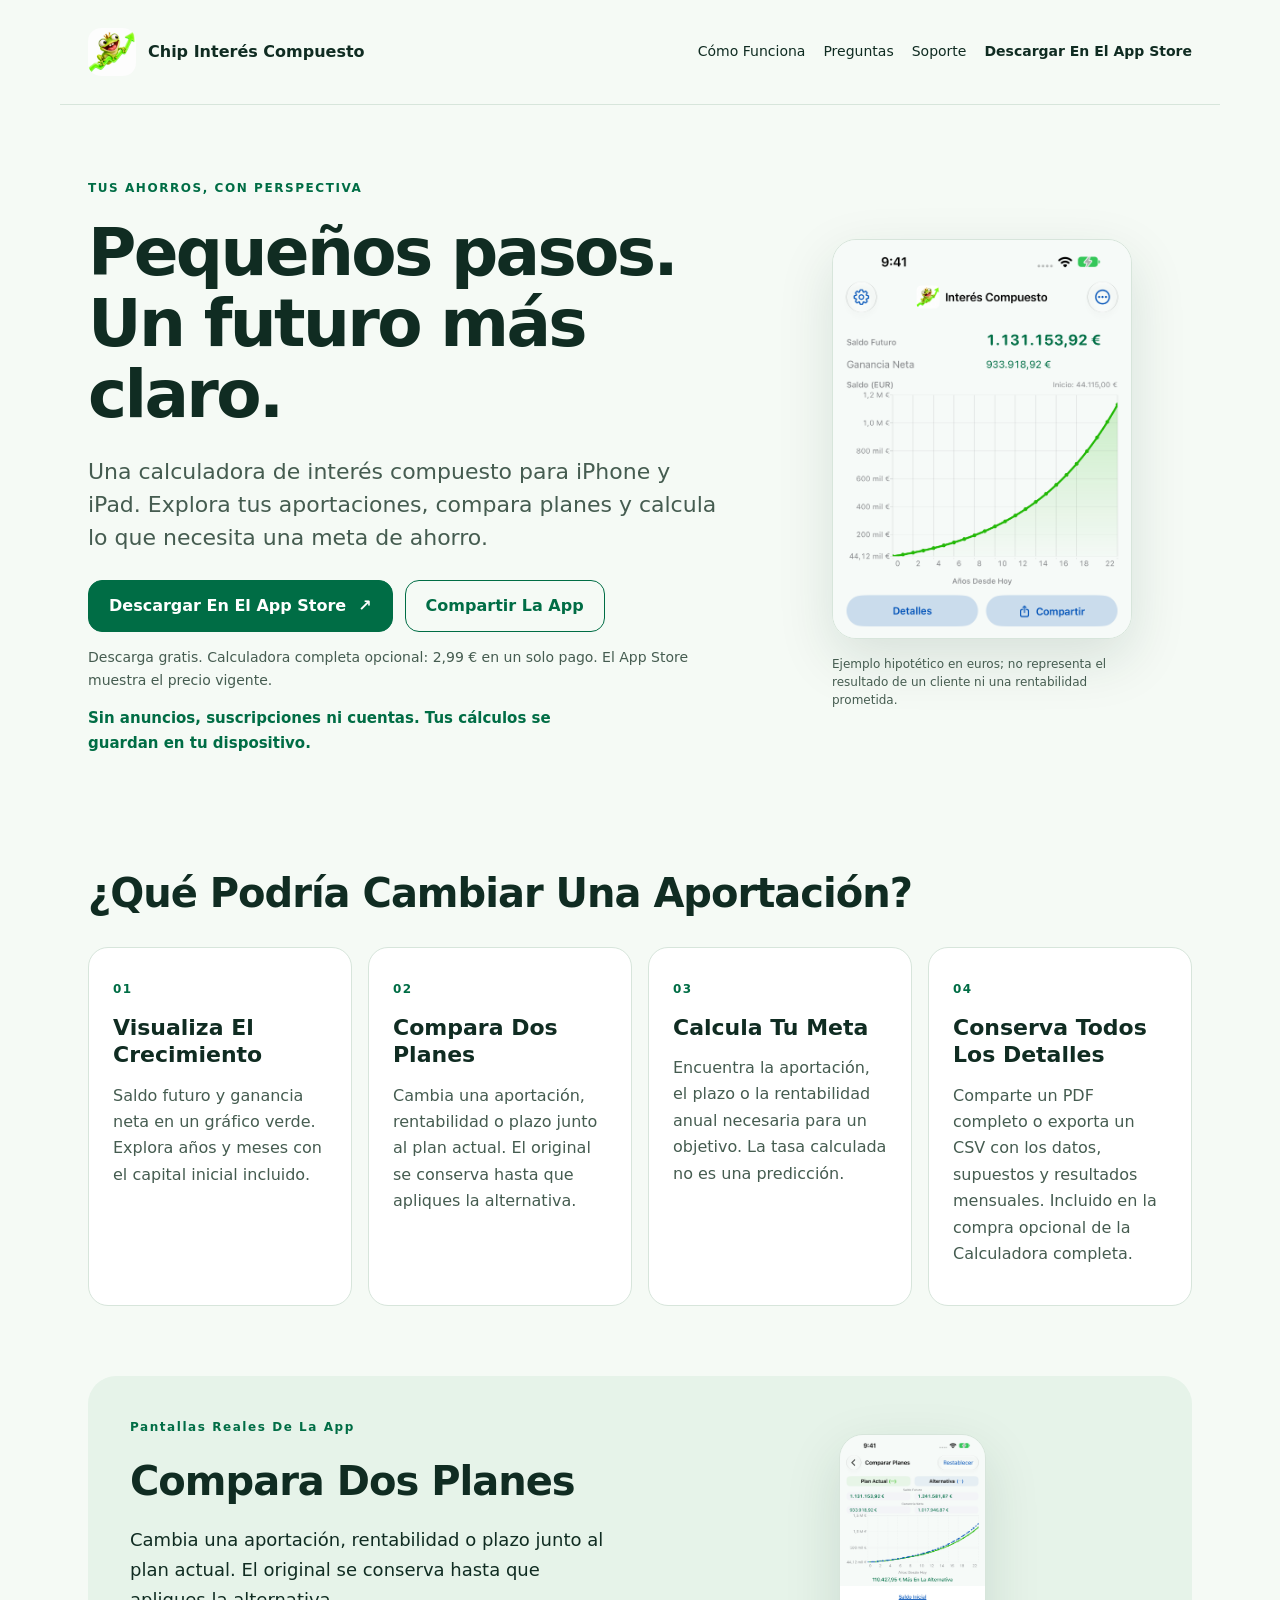
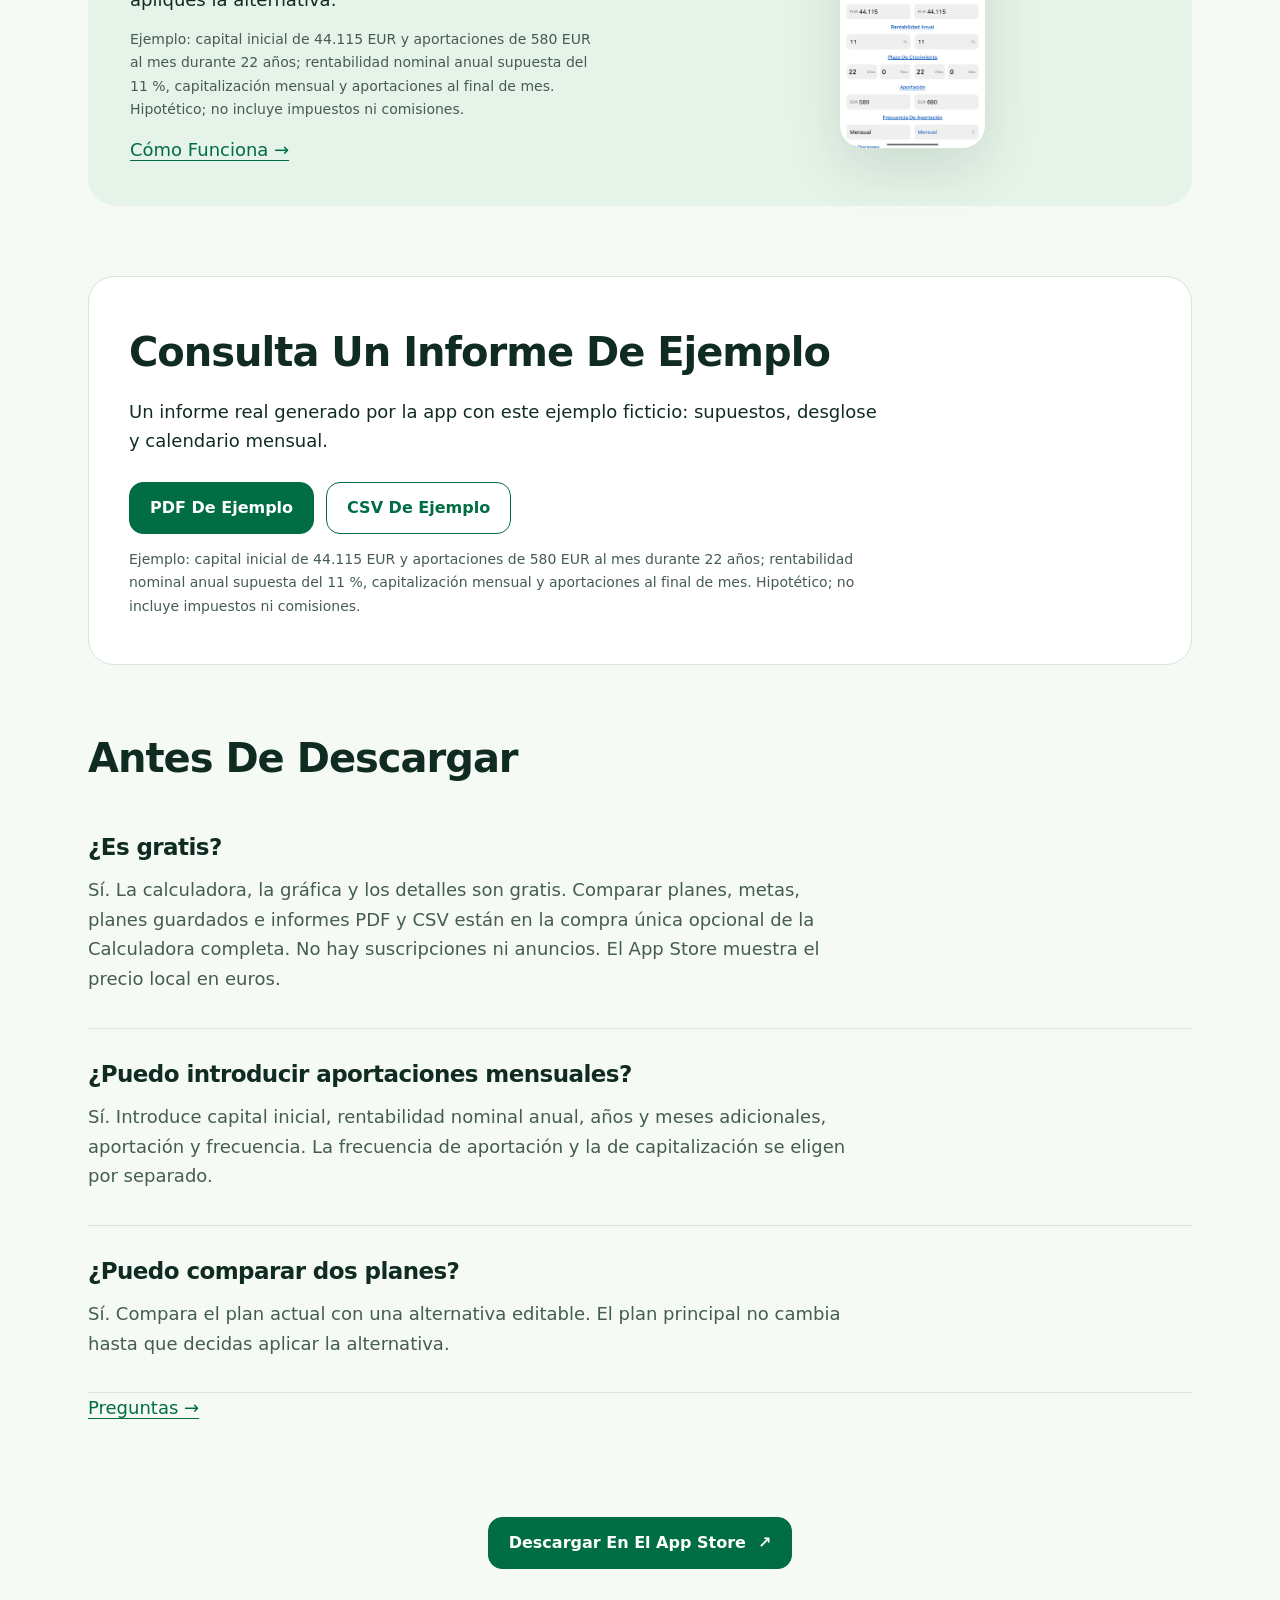
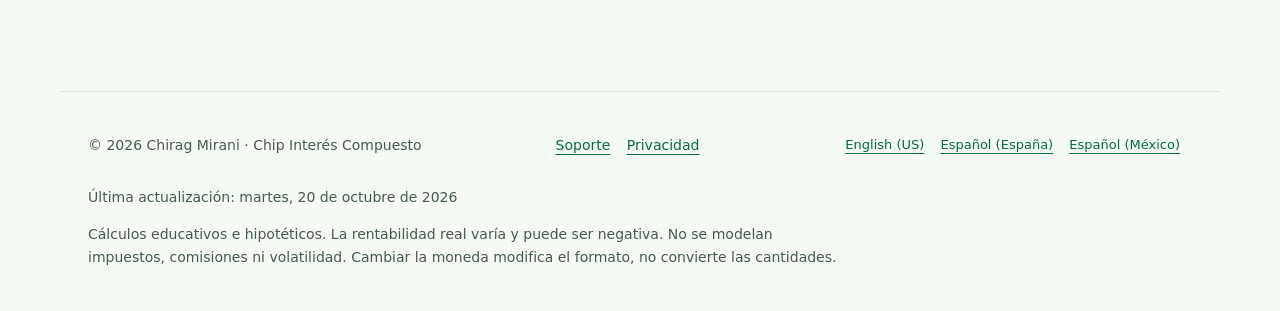
==== commit 44e41145: "Compound Interest Calculators is now free to download; Full Calculator is an optional one-time purch" ====
--- a/es-ES/index.html
+++ b/es-ES/index.html
@@ -1 +1 @@
-<!doctype html><html lang="es-ES"><head><meta charset="utf-8"><meta name="viewport" content="width=device-width,initial-scale=1"><title>Calculadora de interés compuesto para iPhone y iPad | Chip</title><meta name="description" content="Visualiza tus ahorros, compara dos planes y calcula la aportación o el plazo para una meta. Informes PDF y CSV, sin anuncios ni suscripciones."><link rel="canonical" href="https://chiragmirani.github.io/chip-compound-calculator/es-ES/"><link rel="alternate" hreflang="en-US" href="https://chiragmirani.github.io/chip-compound-calculator/"><link rel="alternate" hreflang="es-ES" href="https://chiragmirani.github.io/chip-compound-calculator/es-ES/"><link rel="alternate" hreflang="es-MX" href="https://chiragmirani.github.io/chip-compound-calculator/es-MX/"><link rel="alternate" hreflang="x-default" href="https://chiragmirani.github.io/chip-compound-calculator/"><meta name="apple-itunes-app" content="app-id=6822411872"><meta name="theme-color" content="#103b2a"><meta property="og:type" content="website"><meta property="og:title" content="Calculadora de interés compuesto para iPhone y iPad | Chip"><meta property="og:description" content="Visualiza tus ahorros, compara dos planes y calcula la aportación o el plazo para una meta. Informes PDF y CSV, sin anuncios ni suscripciones."><meta property="og:url" content="https://chiragmirani.github.io/chip-compound-calculator/es-ES/"><meta property="og:image" content="https://chiragmirani.github.io/chip-compound-calculator/icon.png"><meta property="og:image:alt" content="Chip mascot"><meta name="twitter:card" content="summary"><meta name="twitter:title" content="Calculadora de interés compuesto para iPhone y iPad | Chip"><meta name="twitter:description" content="Visualiza tus ahorros, compara dos planes y calcula la aportación o el plazo para una meta. Informes PDF y CSV, sin anuncios ni suscripciones."><link rel="icon" href="https://chiragmirani.github.io/chip-compound-calculator/icon.png"><link rel="stylesheet" href="https://chiragmirani.github.io/chip-compound-calculator/styles.css?v=marketing-20261014"><script type="application/ld+json">{"@context": "https://schema.org", "@type": "SoftwareApplication", "@id": "https://chiragmirani.github.io/chip-compound-calculator/#app", "name": "Chip Interés Compuesto", "applicationCategory": "FinanceApplication", "operatingSystem": "iOS, iPadOS", "url": "https://chiragmirani.github.io/chip-compound-calculator/es-ES/", "downloadUrl": "https://apps.apple.com/app/id6822411872", "installUrl": "https://apps.apple.com/app/id6822411872", "softwareVersion": "1.0", "description": "Visualiza tus ahorros, compara dos planes y calcula la aportación o el plazo para una meta. Informes PDF y CSV, sin anuncios ni suscripciones.", "image": "https://chiragmirani.github.io/chip-compound-calculator/icon.png", "author": {"@type": "Person", "name": "Chirag Mirani"}, "inLanguage": "es-ES", "offers": {"@type": "Offer", "url": "https://apps.apple.com/app/id6822411872", "price": "2.99", "priceCurrency": "EUR", "eligibleRegion": "ES"}, "alternateName": "Compound Interest Calculators", "dateModified": "2026-10-18", "isAccessibleForFree": false}</script><script type="application/ld+json">{"@context": "https://schema.org", "@type": "FAQPage", "@id": "https://chiragmirani.github.io/chip-compound-calculator/es-ES/#faq", "url": "https://chiragmirani.github.io/chip-compound-calculator/es-ES/", "inLanguage": "es-ES", "dateModified": "2026-10-18", "about": {"@id": "https://chiragmirani.github.io/chip-compound-calculator/#app"}, "mainEntity": [{"@type": "Question", "name": "¿Es una compra única?", "acceptedAnswer": {"@type": "Answer", "text": "Sí. Una compra incluye todas las funciones. No hay suscripciones, anuncios ni compras dentro de la app. El App Store muestra el precio local en euros."}}, {"@type": "Question", "name": "¿Puedo introducir aportaciones mensuales?", "acceptedAnswer": {"@type": "Answer", "text": "Sí. Introduce capital inicial, rentabilidad nominal anual, años y meses adicionales, aportación y frecuencia. La frecuencia de aportación y la de capitalización se eligen por separado."}}, {"@type": "Question", "name": "¿Puedo comparar dos planes?", "acceptedAnswer": {"@type": "Answer", "text": "Sí. Compara el plan actual con una alternativa editable. El plan principal no cambia hasta que decidas aplicar la alternativa."}}]}</script></head><body><a class="skip" href="#main">Ir al contenido</a><header><a class="brand" href="https://chiragmirani.github.io/chip-compound-calculator/es-ES/"><img src="https://chiragmirani.github.io/chip-compound-calculator/icon.png" width="48" height="48" alt=""><span>Chip Interés Compuesto</span></a><nav aria-label="Navegación principal"><a href="https://chiragmirani.github.io/chip-compound-calculator/es-ES/how-it-works.html">Cómo Funciona</a><a href="https://chiragmirani.github.io/chip-compound-calculator/es-ES/faq.html">Preguntas</a><a href="https://chiragmirani.github.io/chip-compound-calculator/es-ES/support.html">Soporte</a><a class="nav-download" href="https://apps.apple.com/app/id6822411872">Descargar En El App Store</a></nav></header><main id="main"><section class="hero"><div><p class="eyebrow">TUS AHORROS, CON PERSPECTIVA</p><h1>Pequeños pasos.<br>Un futuro más claro.</h1><p class="lead">Una calculadora de interés compuesto para iPhone y iPad. Explora tus aportaciones, compara planes y calcula lo que necesita una meta de ahorro.</p><div class="actions"><a class="button" href="https://apps.apple.com/app/id6822411872">Descargar En El App Store <span aria-hidden="true">↗</span></a><button class="secondary share-app" data-label="Compartir La App" data-done="Enlace Copiado">Compartir La App</button></div><p class="fine">2,99 € · una sola compra, todas las funciones. El App Store muestra el precio vigente.</p><p class="trust">Sin anuncios, suscripciones ni cuentas. Tus cálculos se guardan en tu dispositivo.</p></div><figure class="hero-proof"><img src="https://chiragmirani.github.io/chip-compound-calculator/assets/es-ES-growth.png" width="1320" height="2868" alt="Saldo futuro y ganancia neta" fetchpriority="high"><figcaption>Ejemplo hipotético en euros; no representa el resultado de un cliente ni una rentabilidad prometida.</figcaption></figure></section><section><h2>¿Qué Podría Cambiar Una Aportación?</h2><div class="grid"><article class="card"><span class="number">01</span><h3>Visualiza El Crecimiento</h3><p>Saldo futuro y ganancia neta en un gráfico verde. Explora años y meses con el capital inicial incluido.</p></article><article class="card"><span class="number">02</span><h3>Compara Dos Planes</h3><p>Cambia una aportación, rentabilidad o plazo junto al plan actual. El original se conserva hasta que apliques la alternativa.</p></article><article class="card"><span class="number">03</span><h3>Calcula Tu Meta</h3><p>Encuentra la aportación, el plazo o la rentabilidad anual necesaria para un objetivo. La tasa calculada no es una predicción.</p></article><article class="card"><span class="number">04</span><h3>Conserva Todos Los Detalles</h3><p>Comparte un PDF completo o exporta un CSV con los datos, supuestos y resultados mensuales. Todas las funciones están incluidas.</p></article></div></section><section class="proof-row"><div><p class="eyebrow">Pantallas Reales De La App</p><h2>Compara Dos Planes</h2><p>Cambia una aportación, rentabilidad o plazo junto al plan actual. El original se conserva hasta que apliques la alternativa.</p><p class="fine">Ejemplo: capital inicial de 44.115 EUR y aportaciones de 580 EUR al mes durante 22 años; rentabilidad nominal anual supuesta del 11 %, capitalización mensual y aportaciones al final de mes. Hipotético; no incluye impuestos ni comisiones.</p><a href="how-it-works.html">Cómo Funciona →</a></div><figure><img src="https://chiragmirani.github.io/chip-compound-calculator/assets/es-ES-compare.png" width="1320" height="2868" loading="lazy" alt="Plan actual junto a una alternativa editable"></figure></section><section class="sample"><h2>Consulta Un Informe De Ejemplo</h2><p>Un informe real generado por la app con este ejemplo ficticio: supuestos, desglose y calendario mensual.</p><div class="actions"><a class="button" href="https://chiragmirani.github.io/chip-compound-calculator/assets/es-ES-sample.pdf">PDF De Ejemplo</a><a class="secondary" href="https://chiragmirani.github.io/chip-compound-calculator/assets/es-ES-sample.csv" download>CSV De Ejemplo</a></div><p class="fine">Ejemplo: capital inicial de 44.115 EUR y aportaciones de 580 EUR al mes durante 22 años; rentabilidad nominal anual supuesta del 11 %, capitalización mensual y aportaciones al final de mes. Hipotético; no incluye impuestos ni comisiones.</p></section><section><h2>Antes De Descargar</h2><section class="answer"><h2>¿Es una compra única?</h2><p>Sí. Una compra incluye todas las funciones. No hay suscripciones, anuncios ni compras dentro de la app. El App Store muestra el precio local en euros.</p></section><section class="answer"><h2>¿Puedo introducir aportaciones mensuales?</h2><p>Sí. Introduce capital inicial, rentabilidad nominal anual, años y meses adicionales, aportación y frecuencia. La frecuencia de aportación y la de capitalización se eligen por separado.</p></section><section class="answer"><h2>¿Puedo comparar dos planes?</h2><p>Sí. Compara el plan actual con una alternativa editable. El plan principal no cambia hasta que decidas aplicar la alternativa.</p></section><a href="faq.html">Preguntas →</a></section><section class="closing"><a class="button" href="https://apps.apple.com/app/id6822411872">Descargar En El App Store <span aria-hidden="true">↗</span></a></section></main><footer><div class="footer-grid"><p>© 2026 Chirag Mirani · Chip Interés Compuesto</p><p><a href="https://chiragmirani.github.io/chip-compound-calculator/es-ES/support.html">Soporte</a> <a href="https://chiragmirani.github.io/chip-compound-calculator/es-ES/privacy.html">Privacidad</a> </p><p class="languages"><a lang="en-US" href="https://chiragmirani.github.io/chip-compound-calculator/">English (US)</a> <a lang="es-ES" href="https://chiragmirani.github.io/chip-compound-calculator/es-ES/">Español (España)</a> <a lang="es-MX" href="https://chiragmirani.github.io/chip-compound-calculator/es-MX/">Español (México)</a> </p></div><p class="fine">Última actualización: domingo, 18 de octubre de 2026</p><p class="fine">Cálculos educativos e hipotéticos. La rentabilidad real varía y puede ser negativa. No se modelan impuestos, comisiones ni volatilidad. Cambiar la moneda modifica el formato, no convierte las cantidades.</p></footer><script src="https://chiragmirani.github.io/chip-compound-calculator/share.js?v=marketing-20261014" defer></script></body></html>+<!doctype html><html lang="es-ES"><head><meta charset="utf-8"><meta name="viewport" content="width=device-width,initial-scale=1"><title>Calculadora de interés compuesto para iPhone y iPad | Chip</title><meta name="description" content="Visualiza tus ahorros, compara dos planes y calcula la aportación o el plazo para una meta. Informes PDF y CSV, sin anuncios ni suscripciones."><link rel="canonical" href="https://chiragmirani.github.io/chip-compound-calculator/es-ES/"><link rel="alternate" hreflang="en-US" href="https://chiragmirani.github.io/chip-compound-calculator/"><link rel="alternate" hreflang="es-ES" href="https://chiragmirani.github.io/chip-compound-calculator/es-ES/"><link rel="alternate" hreflang="es-MX" href="https://chiragmirani.github.io/chip-compound-calculator/es-MX/"><link rel="alternate" hreflang="x-default" href="https://chiragmirani.github.io/chip-compound-calculator/"><meta name="apple-itunes-app" content="app-id=6822411872"><meta name="theme-color" content="#103b2a"><meta property="og:type" content="website"><meta property="og:title" content="Calculadora de interés compuesto para iPhone y iPad | Chip"><meta property="og:description" content="Visualiza tus ahorros, compara dos planes y calcula la aportación o el plazo para una meta. Informes PDF y CSV, sin anuncios ni suscripciones."><meta property="og:url" content="https://chiragmirani.github.io/chip-compound-calculator/es-ES/"><meta property="og:image" content="https://chiragmirani.github.io/chip-compound-calculator/icon.png"><meta property="og:image:alt" content="Chip mascot"><meta name="twitter:card" content="summary"><meta name="twitter:title" content="Calculadora de interés compuesto para iPhone y iPad | Chip"><meta name="twitter:description" content="Visualiza tus ahorros, compara dos planes y calcula la aportación o el plazo para una meta. Informes PDF y CSV, sin anuncios ni suscripciones."><link rel="icon" href="https://chiragmirani.github.io/chip-compound-calculator/icon.png"><link rel="stylesheet" href="https://chiragmirani.github.io/chip-compound-calculator/styles.css?v=marketing-20261014"><script type="application/ld+json">{"@context": "https://schema.org", "@type": "SoftwareApplication", "@id": "https://chiragmirani.github.io/chip-compound-calculator/#app", "name": "Chip Interés Compuesto", "applicationCategory": "FinanceApplication", "operatingSystem": "iOS, iPadOS", "url": "https://chiragmirani.github.io/chip-compound-calculator/es-ES/", "downloadUrl": "https://apps.apple.com/app/id6822411872", "installUrl": "https://apps.apple.com/app/id6822411872", "softwareVersion": "1.0", "description": "Visualiza tus ahorros, compara dos planes y calcula la aportación o el plazo para una meta. Informes PDF y CSV, sin anuncios ni suscripciones.", "image": "https://chiragmirani.github.io/chip-compound-calculator/icon.png", "author": {"@type": "Person", "name": "Chirag Mirani"}, "inLanguage": "es-ES", "offers": {"@type": "Offer", "url": "https://apps.apple.com/app/id6822411872", "price": "0", "priceCurrency": "EUR", "eligibleRegion": "ES"}, "alternateName": "Compound Interest Calculators", "dateModified": "2026-10-20", "isAccessibleForFree": true}</script><script type="application/ld+json">{"@context": "https://schema.org", "@type": "FAQPage", "@id": "https://chiragmirani.github.io/chip-compound-calculator/es-ES/#faq", "url": "https://chiragmirani.github.io/chip-compound-calculator/es-ES/", "inLanguage": "es-ES", "dateModified": "2026-10-20", "about": {"@id": "https://chiragmirani.github.io/chip-compound-calculator/#app"}, "mainEntity": [{"@type": "Question", "name": "¿Es gratis?", "acceptedAnswer": {"@type": "Answer", "text": "Sí. La calculadora, la gráfica y los detalles son gratis. Comparar planes, metas, planes guardados e informes PDF y CSV están en la compra única opcional de la Calculadora completa. No hay suscripciones ni anuncios. El App Store muestra el precio local en euros."}}, {"@type": "Question", "name": "¿Puedo introducir aportaciones mensuales?", "acceptedAnswer": {"@type": "Answer", "text": "Sí. Introduce capital inicial, rentabilidad nominal anual, años y meses adicionales, aportación y frecuencia. La frecuencia de aportación y la de capitalización se eligen por separado."}}, {"@type": "Question", "name": "¿Puedo comparar dos planes?", "acceptedAnswer": {"@type": "Answer", "text": "Sí. Compara el plan actual con una alternativa editable. El plan principal no cambia hasta que decidas aplicar la alternativa."}}]}</script></head><body><a class="skip" href="#main">Ir al contenido</a><header><a class="brand" href="https://chiragmirani.github.io/chip-compound-calculator/es-ES/"><img src="https://chiragmirani.github.io/chip-compound-calculator/icon.png" width="48" height="48" alt=""><span>Chip Interés Compuesto</span></a><nav aria-label="Navegación principal"><a href="https://chiragmirani.github.io/chip-compound-calculator/es-ES/how-it-works.html">Cómo Funciona</a><a href="https://chiragmirani.github.io/chip-compound-calculator/es-ES/faq.html">Preguntas</a><a href="https://chiragmirani.github.io/chip-compound-calculator/es-ES/support.html">Soporte</a><a class="nav-download" href="https://apps.apple.com/app/id6822411872">Descargar En El App Store</a></nav></header><main id="main"><section class="hero"><div><p class="eyebrow">TUS AHORROS, CON PERSPECTIVA</p><h1>Pequeños pasos.<br>Un futuro más claro.</h1><p class="lead">Una calculadora de interés compuesto para iPhone y iPad. Explora tus aportaciones, compara planes y calcula lo que necesita una meta de ahorro.</p><div class="actions"><a class="button" href="https://apps.apple.com/app/id6822411872">Descargar En El App Store <span aria-hidden="true">↗</span></a><button class="secondary share-app" data-label="Compartir La App" data-done="Enlace Copiado">Compartir La App</button></div><p class="fine">Descarga gratis. Calculadora completa opcional: 2,99 € en un solo pago. El App Store muestra el precio vigente.</p><p class="trust">Sin anuncios, suscripciones ni cuentas. Tus cálculos se guardan en tu dispositivo.</p></div><figure class="hero-proof"><img src="https://chiragmirani.github.io/chip-compound-calculator/assets/es-ES-growth.png" width="1320" height="2868" alt="Saldo futuro y ganancia neta" fetchpriority="high"><figcaption>Ejemplo hipotético en euros; no representa el resultado de un cliente ni una rentabilidad prometida.</figcaption></figure></section><section><h2>¿Qué Podría Cambiar Una Aportación?</h2><div class="grid"><article class="card"><span class="number">01</span><h3>Visualiza El Crecimiento</h3><p>Saldo futuro y ganancia neta en un gráfico verde. Explora años y meses con el capital inicial incluido.</p></article><article class="card"><span class="number">02</span><h3>Compara Dos Planes</h3><p>Cambia una aportación, rentabilidad o plazo junto al plan actual. El original se conserva hasta que apliques la alternativa.</p></article><article class="card"><span class="number">03</span><h3>Calcula Tu Meta</h3><p>Encuentra la aportación, el plazo o la rentabilidad anual necesaria para un objetivo. La tasa calculada no es una predicción.</p></article><article class="card"><span class="number">04</span><h3>Conserva Todos Los Detalles</h3><p>Comparte un PDF completo o exporta un CSV con los datos, supuestos y resultados mensuales. Incluido en la compra opcional de la Calculadora completa.</p></article></div></section><section class="proof-row"><div><p class="eyebrow">Pantallas Reales De La App</p><h2>Compara Dos Planes</h2><p>Cambia una aportación, rentabilidad o plazo junto al plan actual. El original se conserva hasta que apliques la alternativa.</p><p class="fine">Ejemplo: capital inicial de 44.115 EUR y aportaciones de 580 EUR al mes durante 22 años; rentabilidad nominal anual supuesta del 11 %, capitalización mensual y aportaciones al final de mes. Hipotético; no incluye impuestos ni comisiones.</p><a href="how-it-works.html">Cómo Funciona →</a></div><figure><img src="https://chiragmirani.github.io/chip-compound-calculator/assets/es-ES-compare.png" width="1320" height="2868" loading="lazy" alt="Plan actual junto a una alternativa editable"></figure></section><section class="sample"><h2>Consulta Un Informe De Ejemplo</h2><p>Un informe real generado por la app con este ejemplo ficticio: supuestos, desglose y calendario mensual.</p><div class="actions"><a class="button" href="https://chiragmirani.github.io/chip-compound-calculator/assets/es-ES-sample.pdf">PDF De Ejemplo</a><a class="secondary" href="https://chiragmirani.github.io/chip-compound-calculator/assets/es-ES-sample.csv" download>CSV De Ejemplo</a></div><p class="fine">Ejemplo: capital inicial de 44.115 EUR y aportaciones de 580 EUR al mes durante 22 años; rentabilidad nominal anual supuesta del 11 %, capitalización mensual y aportaciones al final de mes. Hipotético; no incluye impuestos ni comisiones.</p></section><section><h2>Antes De Descargar</h2><section class="answer"><h2>¿Es gratis?</h2><p>Sí. La calculadora, la gráfica y los detalles son gratis. Comparar planes, metas, planes guardados e informes PDF y CSV están en la compra única opcional de la Calculadora completa. No hay suscripciones ni anuncios. El App Store muestra el precio local en euros.</p></section><section class="answer"><h2>¿Puedo introducir aportaciones mensuales?</h2><p>Sí. Introduce capital inicial, rentabilidad nominal anual, años y meses adicionales, aportación y frecuencia. La frecuencia de aportación y la de capitalización se eligen por separado.</p></section><section class="answer"><h2>¿Puedo comparar dos planes?</h2><p>Sí. Compara el plan actual con una alternativa editable. El plan principal no cambia hasta que decidas aplicar la alternativa.</p></section><a href="faq.html">Preguntas →</a></section><section class="closing"><a class="button" href="https://apps.apple.com/app/id6822411872">Descargar En El App Store <span aria-hidden="true">↗</span></a></section></main><footer><div class="footer-grid"><p>© 2026 Chirag Mirani · Chip Interés Compuesto</p><p><a href="https://chiragmirani.github.io/chip-compound-calculator/es-ES/support.html">Soporte</a> <a href="https://chiragmirani.github.io/chip-compound-calculator/es-ES/privacy.html">Privacidad</a> </p><p class="languages"><a lang="en-US" href="https://chiragmirani.github.io/chip-compound-calculator/">English (US)</a> <a lang="es-ES" href="https://chiragmirani.github.io/chip-compound-calculator/es-ES/">Español (España)</a> <a lang="es-MX" href="https://chiragmirani.github.io/chip-compound-calculator/es-MX/">Español (México)</a> </p></div><p class="fine">Última actualización: martes, 20 de octubre de 2026</p><p class="fine">Cálculos educativos e hipotéticos. La rentabilidad real varía y puede ser negativa. No se modelan impuestos, comisiones ni volatilidad. Cambiar la moneda modifica el formato, no convierte las cantidades.</p></footer><script src="https://chiragmirani.github.io/chip-compound-calculator/share.js?v=marketing-20261014" defer></script></body></html>
